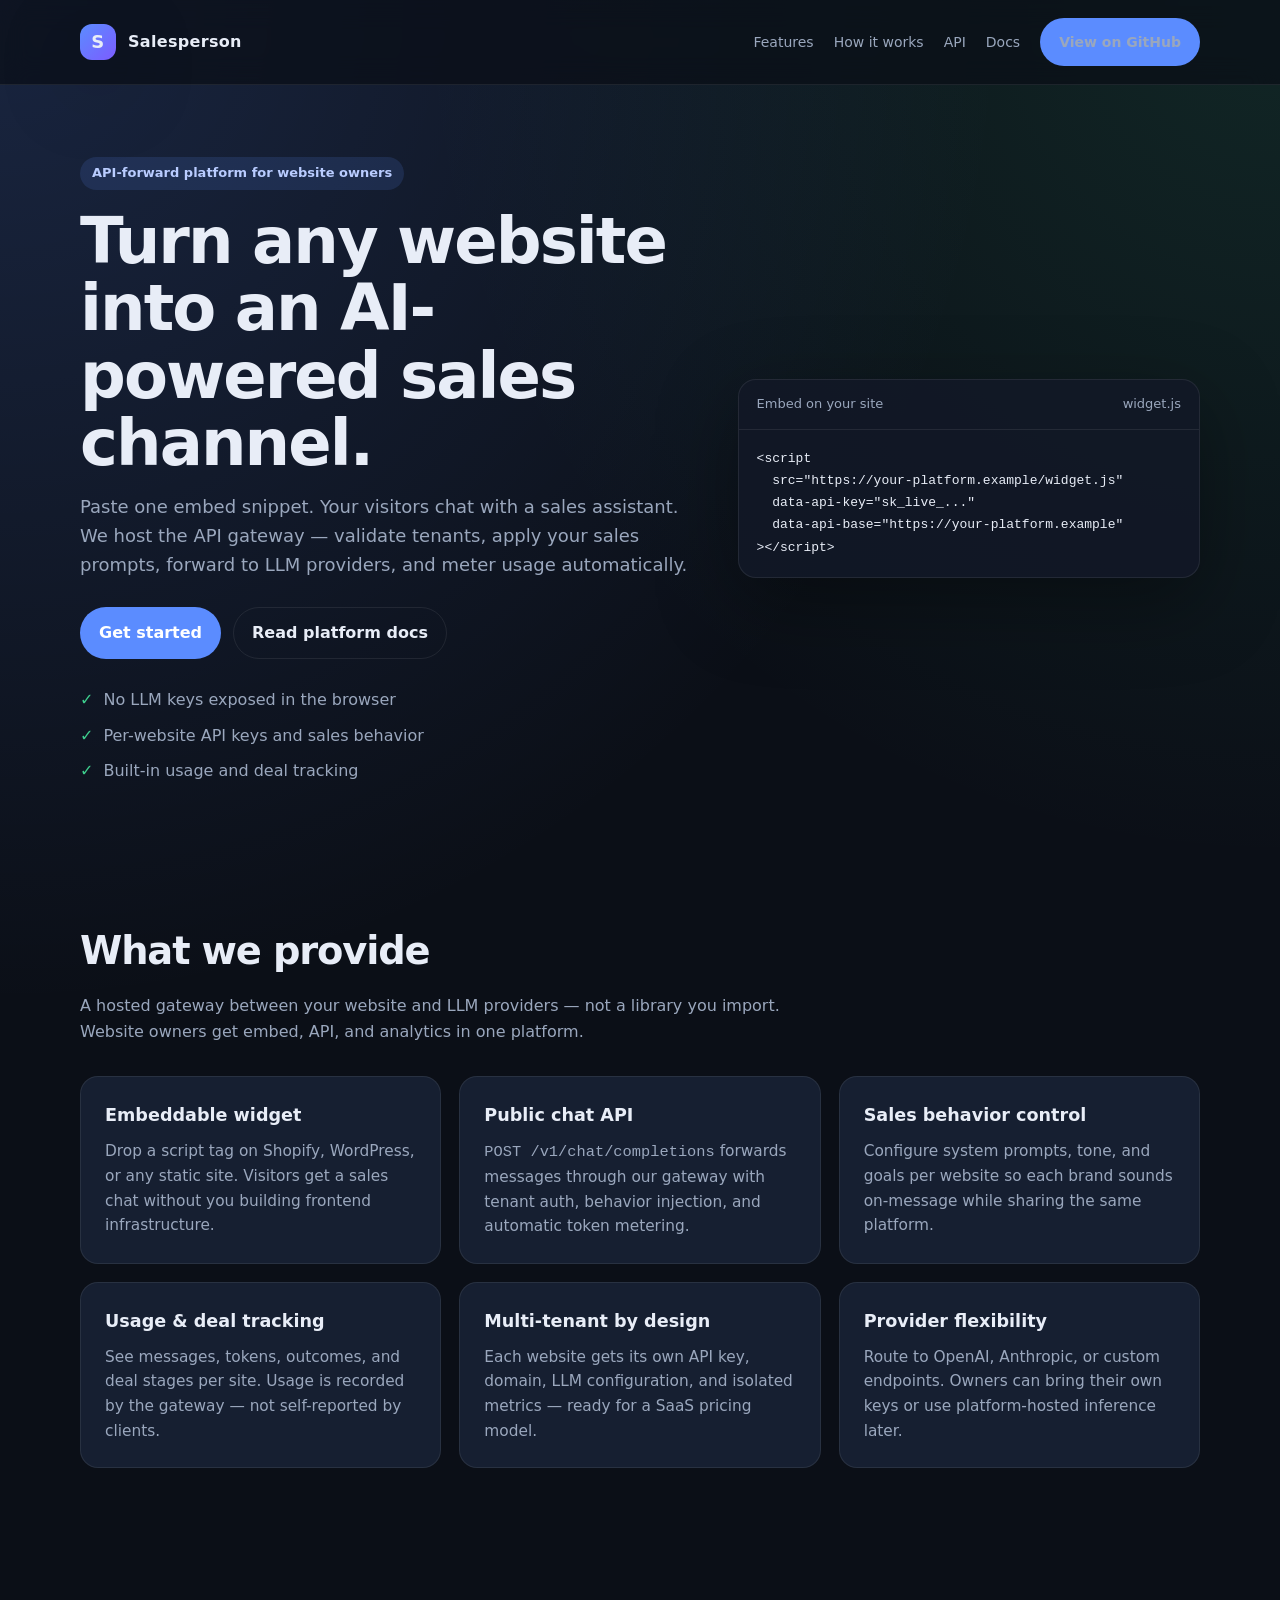
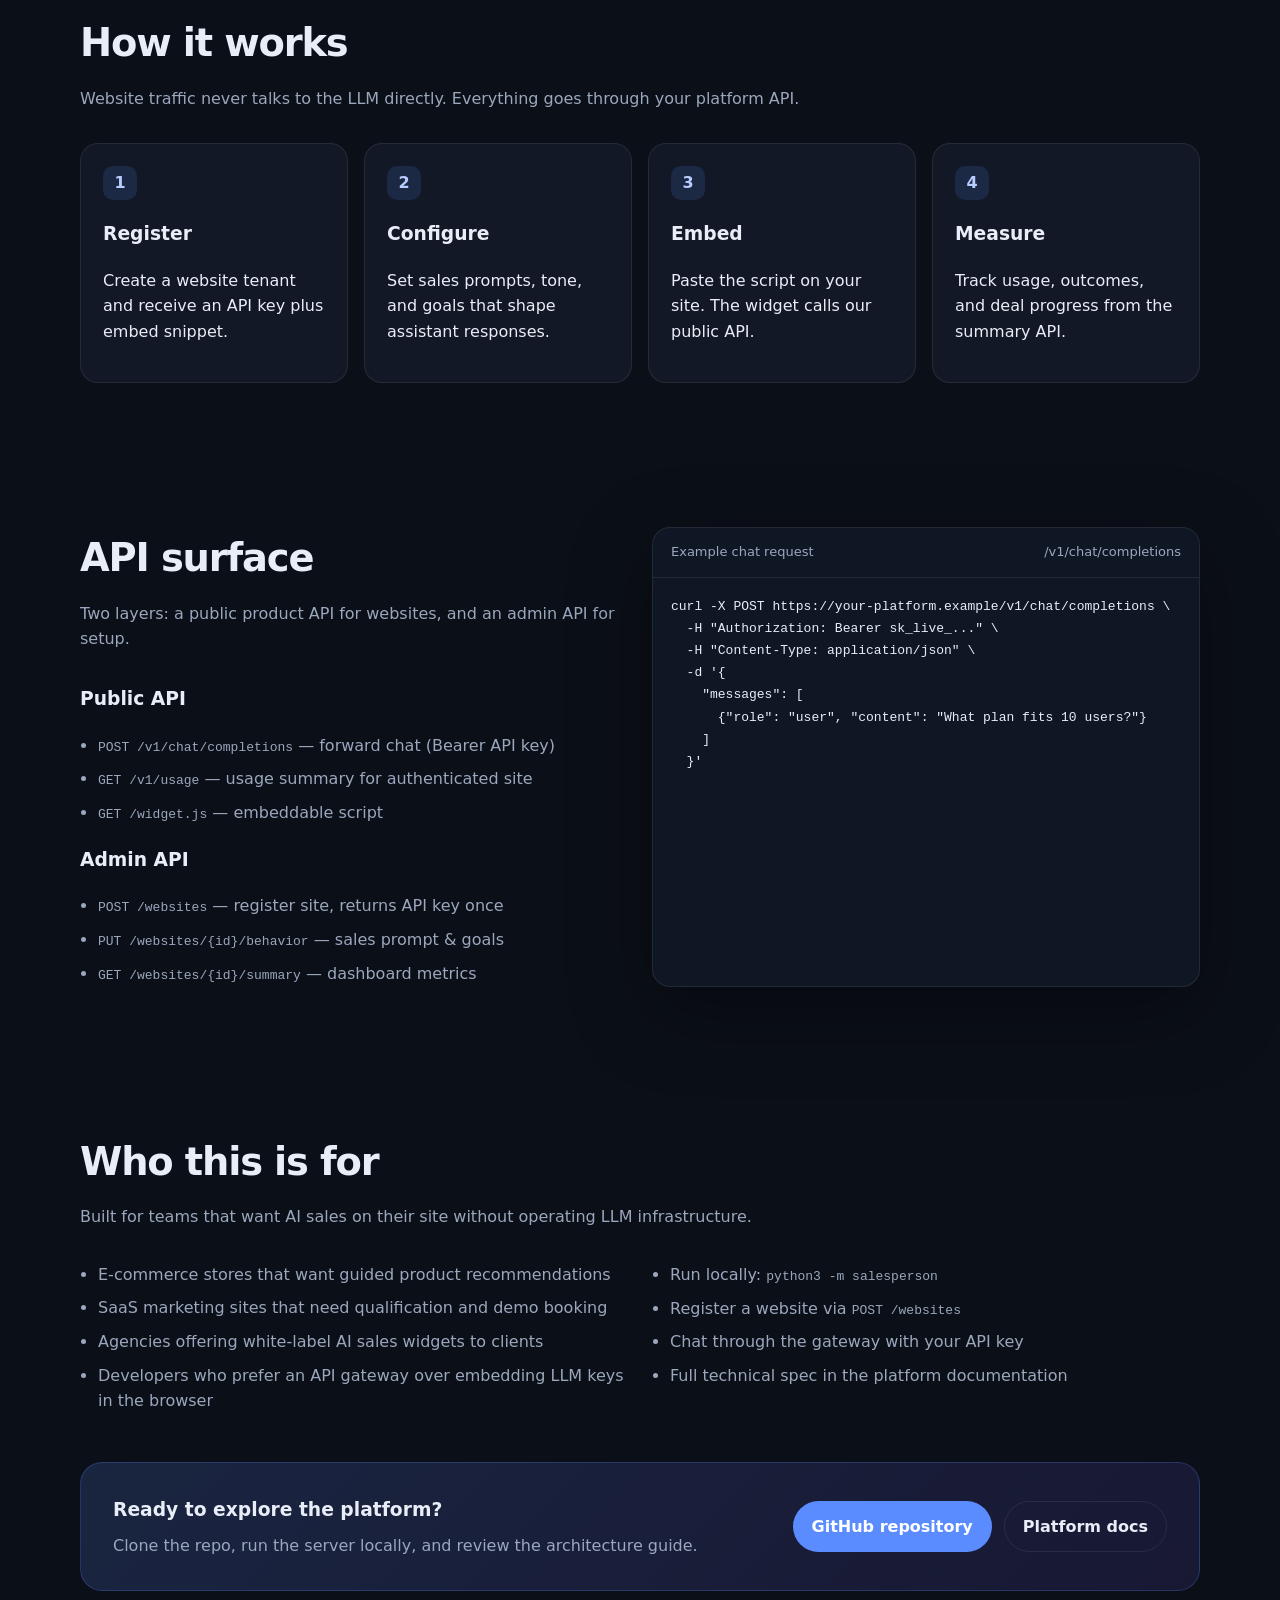
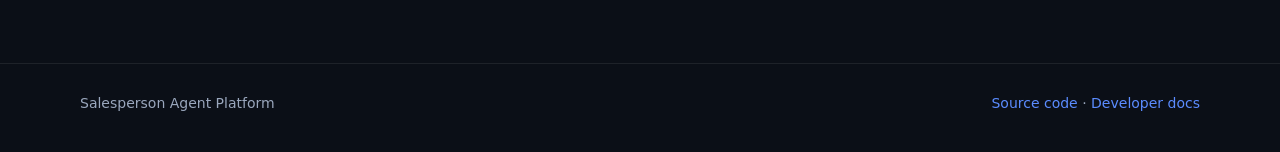
==== docs/index.html @ 2f8826e1 "feat: add customer GitHub Pages site and deploy workflow Add a marketing landing page for website ow" ====
<!DOCTYPE html>
<html lang="en">
  <head>
    <meta charset="utf-8" />
    <meta name="viewport" content="width=device-width, initial-scale=1" />
    <meta
      name="description"
      content="Salesperson Agent Platform — embed an AI sales assistant on any website. One script tag, API-forward gateway, usage metering, and deal tracking."
    />
    <title>Salesperson Agent Platform — AI sales API for website owners</title>
    <link rel="stylesheet" href="assets/style.css" />
  </head>
  <body>
    <header class="site-header">
      <div class="container nav">
        <div class="brand">
          <div class="brand-mark" aria-hidden="true">S</div>
          <span>Salesperson</span>
        </div>
        <nav class="nav-links" aria-label="Primary">
          <a href="#features">Features</a>
          <a href="#how-it-works">How it works</a>
          <a href="#api">API</a>
          <a href="https://github.com/YanChao1999/salesperson/blob/copilot/salesperson-agent-platform/docs/PLATFORM.md">Docs</a>
          <a class="button button-primary" href="https://github.com/YanChao1999/salesperson">View on GitHub</a>
        </nav>
      </div>
    </header>

    <main>
      <section class="hero">
        <div class="container hero-grid">
          <div>
            <span class="eyebrow">API-forward platform for website owners</span>
            <h1>Turn any website into an AI-powered sales channel.</h1>
            <p class="lead">
              Paste one embed snippet. Your visitors chat with a sales assistant.
              We host the API gateway — validate tenants, apply your sales prompts,
              forward to LLM providers, and meter usage automatically.
            </p>
            <div class="hero-actions">
              <a class="button button-primary" href="#get-started">Get started</a>
              <a class="button button-secondary" href="https://github.com/YanChao1999/salesperson/blob/copilot/salesperson-agent-platform/docs/PLATFORM.md">Read platform docs</a>
            </div>
            <ul class="hero-points">
              <li>No LLM keys exposed in the browser</li>
              <li>Per-website API keys and sales behavior</li>
              <li>Built-in usage and deal tracking</li>
            </ul>
          </div>

          <div class="code-card" aria-label="Example embed snippet">
            <div class="code-card-header">
              <span>Embed on your site</span>
              <span>widget.js</span>
            </div>
            <pre><code>&lt;script
  src="https://your-platform.example/widget.js"
  data-api-key="sk_live_..."
  data-api-base="https://your-platform.example"
&gt;&lt;/script&gt;</code></pre>
          </div>
        </div>
      </section>

      <section class="section" id="features">
        <div class="container">
          <div class="section-header">
            <h2>What we provide</h2>
            <p>
              A hosted gateway between your website and LLM providers — not a library you
              import. Website owners get embed, API, and analytics in one platform.
            </p>
          </div>
          <div class="cards">
            <article class="card">
              <h3>Embeddable widget</h3>
              <p>
                Drop a script tag on Shopify, WordPress, or any static site. Visitors get a
                sales chat without you building frontend infrastructure.
              </p>
            </article>
            <article class="card">
              <h3>Public chat API</h3>
              <p>
                <code>POST /v1/chat/completions</code> forwards messages through our gateway
                with tenant auth, behavior injection, and automatic token metering.
              </p>
            </article>
            <article class="card">
              <h3>Sales behavior control</h3>
              <p>
                Configure system prompts, tone, and goals per website so each brand sounds
                on-message while sharing the same platform.
              </p>
            </article>
            <article class="card">
              <h3>Usage &amp; deal tracking</h3>
              <p>
                See messages, tokens, outcomes, and deal stages per site. Usage is recorded
                by the gateway — not self-reported by clients.
              </p>
            </article>
            <article class="card">
              <h3>Multi-tenant by design</h3>
              <p>
                Each website gets its own API key, domain, LLM configuration, and isolated
                metrics — ready for a SaaS pricing model.
              </p>
            </article>
            <article class="card">
              <h3>Provider flexibility</h3>
              <p>
                Route to OpenAI, Anthropic, or custom endpoints. Owners can bring their own
                keys or use platform-hosted inference later.
              </p>
            </article>
          </div>
        </div>
      </section>

      <section class="section" id="how-it-works">
        <div class="container">
          <div class="section-header">
            <h2>How it works</h2>
            <p>Website traffic never talks to the LLM directly. Everything goes through your platform API.</p>
          </div>
          <div class="steps">
            <article class="step">
              <div class="step-num">1</div>
              <h3>Register</h3>
              <p>Create a website tenant and receive an API key plus embed snippet.</p>
            </article>
            <article class="step">
              <div class="step-num">2</div>
              <h3>Configure</h3>
              <p>Set sales prompts, tone, and goals that shape assistant responses.</p>
            </article>
            <article class="step">
              <div class="step-num">3</div>
              <h3>Embed</h3>
              <p>Paste the script on your site. The widget calls our public API.</p>
            </article>
            <article class="step">
              <div class="step-num">4</div>
              <h3>Measure</h3>
              <p>Track usage, outcomes, and deal progress from the summary API.</p>
            </article>
          </div>
        </div>
      </section>

      <section class="section" id="api">
        <div class="container split">
          <div>
            <div class="section-header">
              <h2>API surface</h2>
              <p>Two layers: a public product API for websites, and an admin API for setup.</p>
            </div>
            <h3>Public API</h3>
            <ul class="api-list">
              <li><code>POST /v1/chat/completions</code> — forward chat (Bearer API key)</li>
              <li><code>GET /v1/usage</code> — usage summary for authenticated site</li>
              <li><code>GET /widget.js</code> — embeddable script</li>
            </ul>
            <h3>Admin API</h3>
            <ul class="api-list">
              <li><code>POST /websites</code> — register site, returns API key once</li>
              <li><code>PUT /websites/{id}/behavior</code> — sales prompt &amp; goals</li>
              <li><code>GET /websites/{id}/summary</code> — dashboard metrics</li>
            </ul>
          </div>
          <div class="code-card">
            <div class="code-card-header">
              <span>Example chat request</span>
              <span>/v1/chat/completions</span>
            </div>
            <pre><code>curl -X POST https://your-platform.example/v1/chat/completions \
  -H "Authorization: Bearer sk_live_..." \
  -H "Content-Type: application/json" \
  -d '{
    "messages": [
      {"role": "user", "content": "What plan fits 10 users?"}
    ]
  }'</code></pre>
          </div>
        </div>
      </section>

      <section class="section" id="get-started">
        <div class="container">
          <div class="section-header">
            <h2>Who this is for</h2>
            <p>Built for teams that want AI sales on their site without operating LLM infrastructure.</p>
          </div>
          <div class="split">
            <ul class="checklist">
              <li>E-commerce stores that want guided product recommendations</li>
              <li>SaaS marketing sites that need qualification and demo booking</li>
              <li>Agencies offering white-label AI sales widgets to clients</li>
              <li>Developers who prefer an API gateway over embedding LLM keys in the browser</li>
            </ul>
            <ul class="checklist">
              <li>Run locally: <code>python3 -m salesperson</code></li>
              <li>Register a website via <code>POST /websites</code></li>
              <li>Chat through the gateway with your API key</li>
              <li>Full technical spec in the platform documentation</li>
            </ul>
          </div>

          <div class="cta">
            <div>
              <h3 style="margin: 0 0 8px">Ready to explore the platform?</h3>
              <p style="margin: 0; color: var(--muted)">
                Clone the repo, run the server locally, and review the architecture guide.
              </p>
            </div>
            <div style="display: flex; gap: 12px; flex-wrap: wrap">
              <a class="button button-primary" href="https://github.com/YanChao1999/salesperson">GitHub repository</a>
              <a class="button button-secondary" href="https://github.com/YanChao1999/salesperson/blob/copilot/salesperson-agent-platform/docs/PLATFORM.md">Platform docs</a>
            </div>
          </div>
        </div>
      </section>
    </main>

    <footer class="site-footer">
      <div class="container">
        <span>Salesperson Agent Platform</span>
        <span>
          <a href="https://github.com/YanChao1999/salesperson">Source code</a>
          ·
          <a href="https://github.com/YanChao1999/salesperson/blob/copilot/salesperson-agent-platform/docs/PLATFORM.md">Developer docs</a>
        </span>
      </div>
    </footer>
  </body>
</html>
---- docs/assets/style.css ----
:root {
  color-scheme: light dark;
  --bg: #0b0f17;
  --bg-elevated: #121826;
  --bg-card: #161f31;
  --text: #e8edf7;
  --muted: #9aa7bd;
  --accent: #5b8cff;
  --accent-soft: rgba(91, 140, 255, 0.14);
  --border: rgba(255, 255, 255, 0.08);
  --success: #3ecf8e;
  --shadow: 0 24px 80px rgba(0, 0, 0, 0.35);
  --radius: 18px;
  --max: 1120px;
  font-family: Inter, ui-sans-serif, system-ui, -apple-system, BlinkMacSystemFont, "Segoe UI", sans-serif;
}

* {
  box-sizing: border-box;
}

html {
  scroll-behavior: smooth;
}

body {
  margin: 0;
  background:
    radial-gradient(circle at top left, rgba(91, 140, 255, 0.18), transparent 28%),
    radial-gradient(circle at top right, rgba(62, 207, 142, 0.12), transparent 24%),
    var(--bg);
  color: var(--text);
  line-height: 1.6;
}

a {
  color: var(--accent);
  text-decoration: none;
}

a:hover {
  text-decoration: underline;
}

.container {
  width: min(calc(100% - 32px), var(--max));
  margin: 0 auto;
}

.site-header {
  position: sticky;
  top: 0;
  z-index: 10;
  backdrop-filter: blur(14px);
  background: rgba(11, 15, 23, 0.72);
  border-bottom: 1px solid var(--border);
}

.nav {
  display: flex;
  align-items: center;
  justify-content: space-between;
  gap: 16px;
  padding: 18px 0;
}

.brand {
  display: flex;
  align-items: center;
  gap: 12px;
  font-weight: 700;
  letter-spacing: 0.02em;
}

.brand-mark {
  width: 36px;
  height: 36px;
  border-radius: 12px;
  display: grid;
  place-items: center;
  background: linear-gradient(135deg, var(--accent), #7c5cff);
  box-shadow: var(--shadow);
  font-size: 18px;
}

.nav-links {
  display: flex;
  gap: 20px;
  align-items: center;
  flex-wrap: wrap;
}

.nav-links a {
  color: var(--muted);
  font-size: 14px;
}

.button {
  display: inline-flex;
  align-items: center;
  justify-content: center;
  gap: 8px;
  padding: 12px 18px;
  border-radius: 999px;
  border: 1px solid transparent;
  font-weight: 600;
  transition: transform 0.15s ease, background 0.15s ease;
}

.button:hover {
  text-decoration: none;
  transform: translateY(-1px);
}

.button-primary {
  background: var(--accent);
  color: #fff;
}

.button-secondary {
  background: transparent;
  border-color: var(--border);
  color: var(--text);
}

.hero {
  padding: 72px 0 48px;
}

.hero-grid {
  display: grid;
  grid-template-columns: 1.15fr 0.85fr;
  gap: 32px;
  align-items: center;
}

.eyebrow {
  display: inline-flex;
  align-items: center;
  gap: 8px;
  padding: 6px 12px;
  border-radius: 999px;
  background: var(--accent-soft);
  color: #b9ccff;
  font-size: 13px;
  font-weight: 600;
}

.hero h1 {
  font-size: clamp(2.4rem, 5vw, 4.2rem);
  line-height: 1.05;
  margin: 18px 0 16px;
  letter-spacing: -0.03em;
}

.hero p.lead {
  font-size: 1.125rem;
  color: var(--muted);
  max-width: 58ch;
  margin: 0 0 28px;
}

.hero-actions {
  display: flex;
  gap: 12px;
  flex-wrap: wrap;
  margin-bottom: 28px;
}

.hero-points {
  display: grid;
  gap: 10px;
  padding: 0;
  list-style: none;
  color: var(--muted);
}

.hero-points li::before {
  content: "✓";
  color: var(--success);
  margin-right: 10px;
}

.code-card {
  background: rgba(18, 24, 38, 0.92);
  border: 1px solid var(--border);
  border-radius: var(--radius);
  box-shadow: var(--shadow);
  overflow: hidden;
}

.code-card-header {
  display: flex;
  justify-content: space-between;
  align-items: center;
  padding: 14px 18px;
  border-bottom: 1px solid var(--border);
  color: var(--muted);
  font-size: 13px;
}

.code-card pre {
  margin: 0;
  padding: 18px;
  overflow-x: auto;
  font-size: 13px;
  line-height: 1.7;
}

.section {
  padding: 72px 0;
}

.section-header {
  max-width: 720px;
  margin-bottom: 32px;
}

.section-header h2 {
  font-size: clamp(1.8rem, 3vw, 2.6rem);
  margin: 0 0 12px;
  letter-spacing: -0.03em;
}

.section-header p {
  margin: 0;
  color: var(--muted);
}

.cards {
  display: grid;
  grid-template-columns: repeat(3, minmax(0, 1fr));
  gap: 18px;
}

.card {
  background: var(--bg-card);
  border: 1px solid var(--border);
  border-radius: var(--radius);
  padding: 24px;
}

.card h3 {
  margin: 0 0 10px;
  font-size: 1.1rem;
}

.card p {
  margin: 0;
  color: var(--muted);
  font-size: 0.96rem;
}

.steps {
  display: grid;
  grid-template-columns: repeat(4, minmax(0, 1fr));
  gap: 16px;
}

.step {
  background: var(--bg-elevated);
  border: 1px solid var(--border);
  border-radius: var(--radius);
  padding: 22px;
}

.step-num {
  width: 34px;
  height: 34px;
  border-radius: 10px;
  display: grid;
  place-items: center;
  background: var(--accent-soft);
  color: #b9ccff;
  font-weight: 700;
  margin-bottom: 14px;
}

.split {
  display: grid;
  grid-template-columns: 1fr 1fr;
  gap: 24px;
}

.api-list,
.checklist {
  margin: 0;
  padding-left: 18px;
  color: var(--muted);
}

.checklist li + li,
.api-list li + li {
  margin-top: 8px;
}

.cta {
  margin-top: 48px;
  padding: 32px;
  border-radius: calc(var(--radius) + 4px);
  background: linear-gradient(135deg, rgba(91, 140, 255, 0.18), rgba(124, 92, 255, 0.12));
  border: 1px solid rgba(91, 140, 255, 0.24);
  display: flex;
  align-items: center;
  justify-content: space-between;
  gap: 20px;
  flex-wrap: wrap;
}

.site-footer {
  border-top: 1px solid var(--border);
  padding: 28px 0 40px;
  color: var(--muted);
  font-size: 14px;
}

.site-footer .container {
  display: flex;
  justify-content: space-between;
  gap: 16px;
  flex-wrap: wrap;
}

@media (max-width: 900px) {
  .hero-grid,
  .cards,
  .steps,
  .split {
    grid-template-columns: 1fr;
  }

  .hero {
    padding-top: 48px;
  }
}
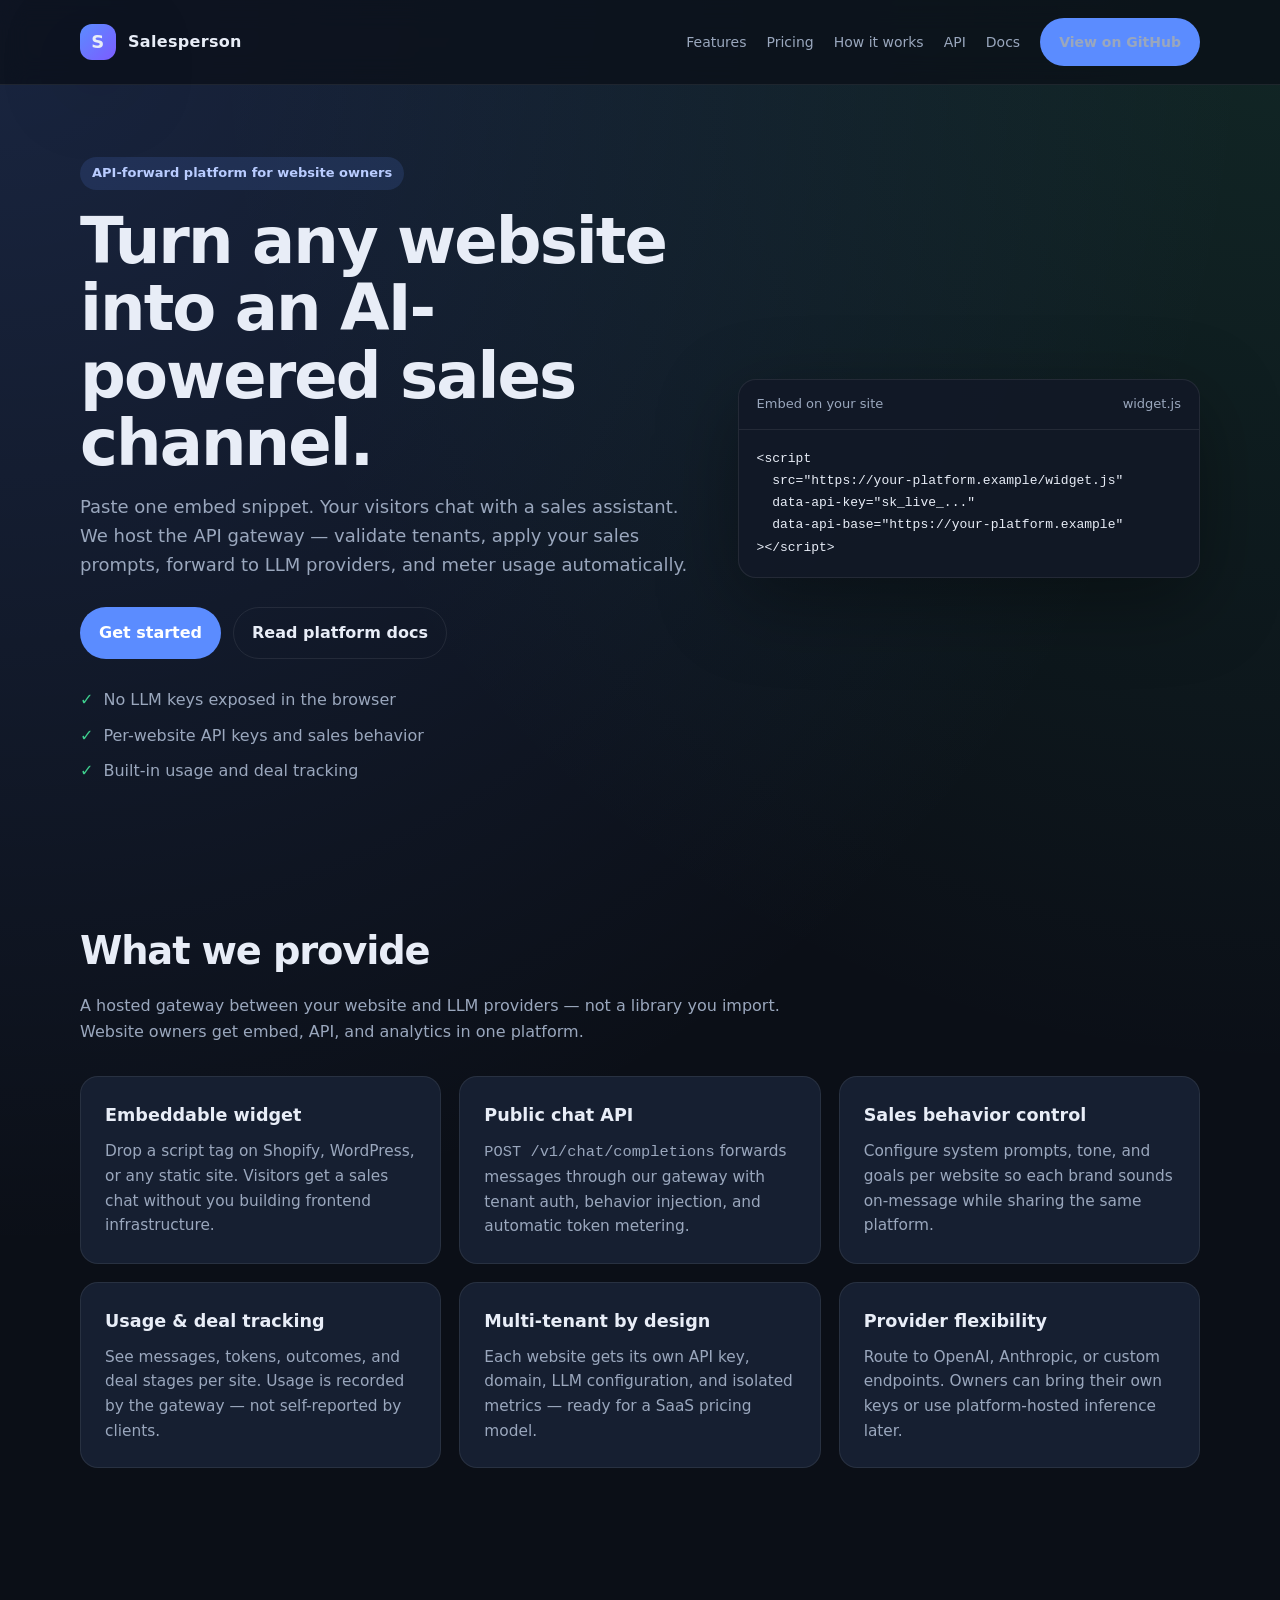
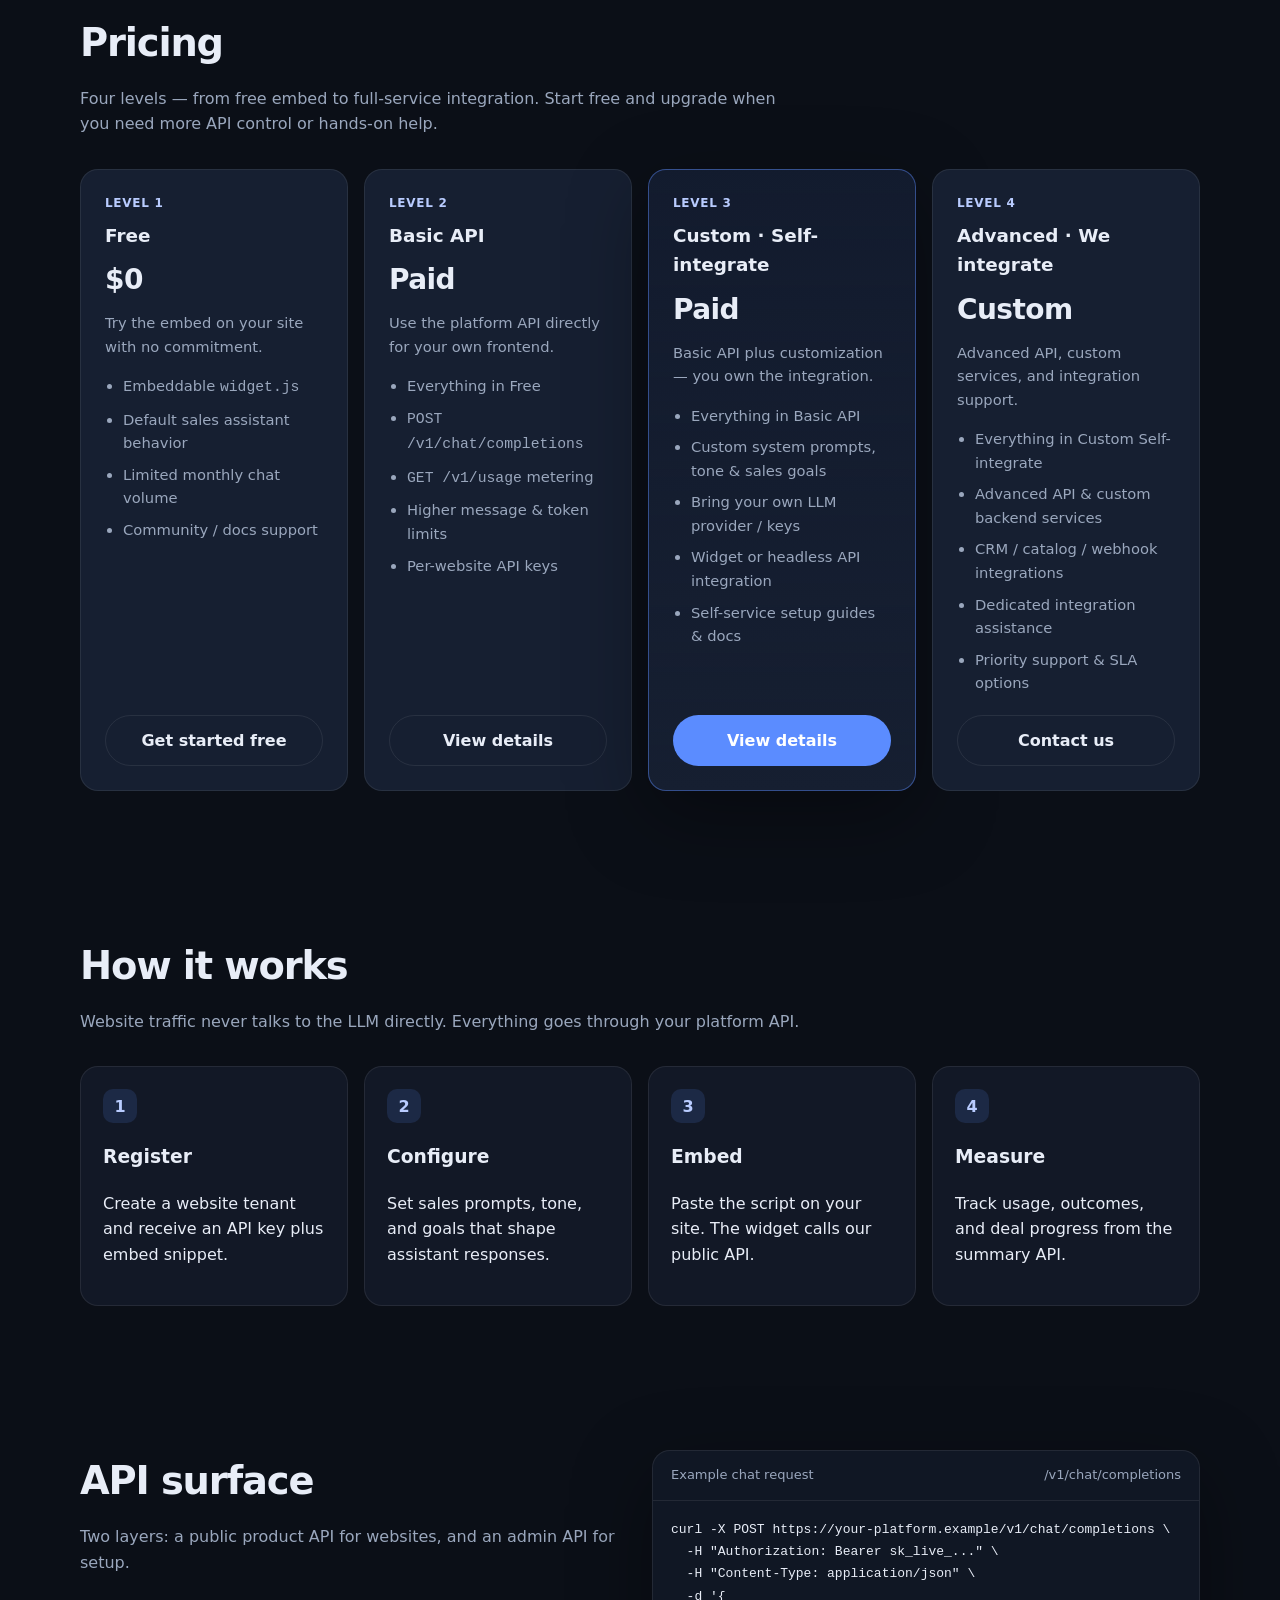
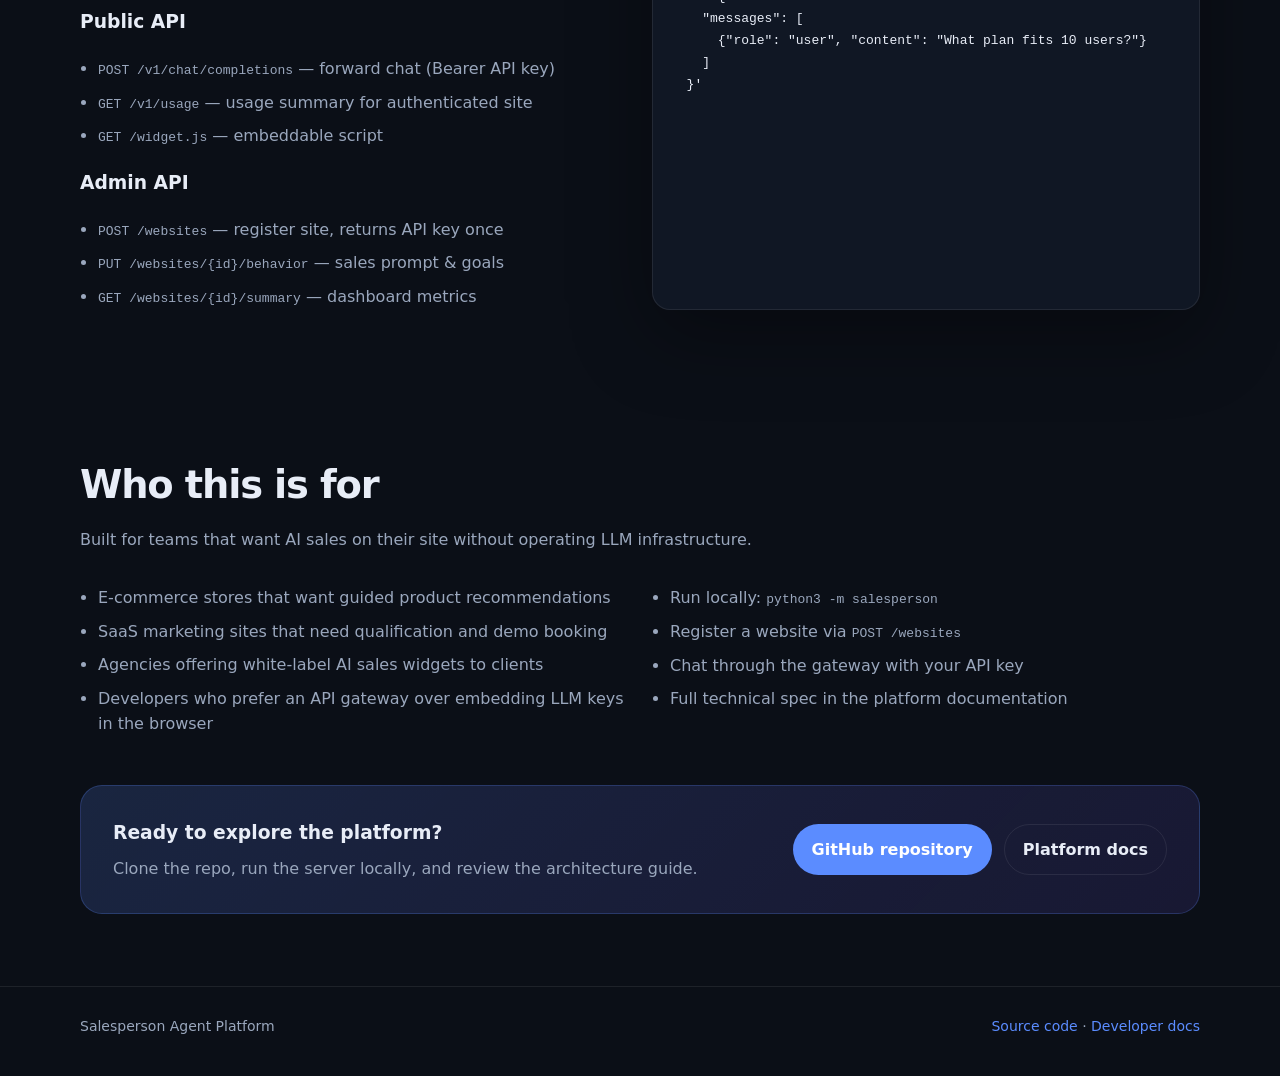
==== commit 1293890b: "docs: add four-tier pricing to customer site Add Free, Basic API, Custom Self-integrate, and Advance" ====
--- a/docs/index.html
+++ b/docs/index.html
@@ -19,9 +19,10 @@
         </div>
         <nav class="nav-links" aria-label="Primary">
           <a href="#features">Features</a>
+          <a href="#pricing">Pricing</a>
           <a href="#how-it-works">How it works</a>
           <a href="#api">API</a>
-          <a href="https://github.com/YanChao1999/salesperson/blob/copilot/salesperson-agent-platform/docs/PLATFORM.md">Docs</a>
+          <a href="PLATFORM.md">Docs</a>
           <a class="button button-primary" href="https://github.com/YanChao1999/salesperson">View on GitHub</a>
         </nav>
       </div>
@@ -40,7 +41,7 @@
             </p>
             <div class="hero-actions">
               <a class="button button-primary" href="#get-started">Get started</a>
-              <a class="button button-secondary" href="https://github.com/YanChao1999/salesperson/blob/copilot/salesperson-agent-platform/docs/PLATFORM.md">Read platform docs</a>
+              <a class="button button-secondary" href="PLATFORM.md">Read platform docs</a>
             </div>
             <ul class="hero-points">
               <li>No LLM keys exposed in the browser</li>
@@ -119,6 +120,78 @@
         </div>
       </section>
 
+      <section class="section" id="pricing">
+        <div class="container">
+          <div class="section-header">
+            <h2>Pricing</h2>
+            <p>
+              Four levels — from free embed to full-service integration. Start free and
+              upgrade when you need more API control or hands-on help.
+            </p>
+          </div>
+          <div class="pricing-grid">
+            <article class="price-card">
+              <span class="price-tier">Level 1</span>
+              <h3>Free</h3>
+              <p class="price-amount">$0</p>
+              <p class="price-tagline">Try the embed on your site with no commitment.</p>
+              <ul class="price-features">
+                <li>Embeddable <code>widget.js</code></li>
+                <li>Default sales assistant behavior</li>
+                <li>Limited monthly chat volume</li>
+                <li>Community / docs support</li>
+              </ul>
+              <a class="button button-secondary price-cta" href="#get-started">Get started free</a>
+            </article>
+
+            <article class="price-card">
+              <span class="price-tier">Level 2</span>
+              <h3>Basic API</h3>
+              <p class="price-amount">Paid</p>
+              <p class="price-tagline">Use the platform API directly for your own frontend.</p>
+              <ul class="price-features">
+                <li>Everything in Free</li>
+                <li><code>POST /v1/chat/completions</code></li>
+                <li><code>GET /v1/usage</code> metering</li>
+                <li>Higher message &amp; token limits</li>
+                <li>Per-website API keys</li>
+              </ul>
+              <a class="button button-secondary price-cta" href="PRICING.md">View details</a>
+            </article>
+
+            <article class="price-card price-card-featured">
+              <span class="price-tier">Level 3</span>
+              <h3>Custom · Self-integrate</h3>
+              <p class="price-amount">Paid</p>
+              <p class="price-tagline">Basic API plus customization — you own the integration.</p>
+              <ul class="price-features">
+                <li>Everything in Basic API</li>
+                <li>Custom system prompts, tone &amp; sales goals</li>
+                <li>Bring your own LLM provider / keys</li>
+                <li>Widget or headless API integration</li>
+                <li>Self-service setup guides &amp; docs</li>
+              </ul>
+              <a class="button button-primary price-cta" href="PRICING.md">View details</a>
+            </article>
+
+            <article class="price-card">
+              <span class="price-tier">Level 4</span>
+              <h3>Advanced · We integrate</h3>
+              <p class="price-amount">Custom</p>
+              <p class="price-tagline">Advanced API, custom services, and integration support.</p>
+              <ul class="price-features">
+                <li>Everything in Custom Self-integrate</li>
+                <li>Advanced API &amp; custom backend services</li>
+                <li>CRM / catalog / webhook integrations</li>
+                <li>Dedicated integration assistance</li>
+                <li>Priority support &amp; SLA options</li>
+              </ul>
+              <a class="button button-secondary price-cta" href="https://github.com/YanChao1999/salesperson/issues">Contact us</a>
+            </article>
+          </div>
+        </div>
+      </section>
+
       <section class="section" id="how-it-works">
         <div class="container">
           <div class="section-header">
@@ -217,7 +290,7 @@
             </div>
             <div style="display: flex; gap: 12px; flex-wrap: wrap">
               <a class="button button-primary" href="https://github.com/YanChao1999/salesperson">GitHub repository</a>
-              <a class="button button-secondary" href="https://github.com/YanChao1999/salesperson/blob/copilot/salesperson-agent-platform/docs/PLATFORM.md">Platform docs</a>
+              <a class="button button-secondary" href="PLATFORM.md">Platform docs</a>
             </div>
           </div>
         </div>
@@ -230,7 +303,7 @@
         <span>
           <a href="https://github.com/YanChao1999/salesperson">Source code</a>
           ·
-          <a href="https://github.com/YanChao1999/salesperson/blob/copilot/salesperson-agent-platform/docs/PLATFORM.md">Developer docs</a>
+          <a href="PLATFORM.md">Developer docs</a>
         </span>
       </div>
     </footer>
--- a/docs/assets/style.css
+++ b/docs/assets/style.css
@@ -307,6 +307,74 @@
   flex-wrap: wrap;
 }
 
+.pricing-grid {
+  display: grid;
+  grid-template-columns: repeat(4, minmax(0, 1fr));
+  gap: 16px;
+  align-items: stretch;
+}
+
+.price-card {
+  background: var(--bg-card);
+  border: 1px solid var(--border);
+  border-radius: var(--radius);
+  padding: 24px;
+  display: flex;
+  flex-direction: column;
+}
+
+.price-card-featured {
+  border-color: rgba(91, 140, 255, 0.45);
+  background: linear-gradient(180deg, rgba(91, 140, 255, 0.1), var(--bg-card));
+  box-shadow: var(--shadow);
+}
+
+.price-tier {
+  display: inline-block;
+  font-size: 12px;
+  font-weight: 600;
+  letter-spacing: 0.06em;
+  text-transform: uppercase;
+  color: #b9ccff;
+  margin-bottom: 8px;
+}
+
+.price-card h3 {
+  margin: 0 0 8px;
+  font-size: 1.15rem;
+}
+
+.price-amount {
+  margin: 0 0 8px;
+  font-size: 1.75rem;
+  font-weight: 700;
+  letter-spacing: -0.02em;
+}
+
+.price-tagline {
+  margin: 0 0 16px;
+  color: var(--muted);
+  font-size: 0.92rem;
+  min-height: 2.8em;
+}
+
+.price-features {
+  margin: 0 0 20px;
+  padding-left: 18px;
+  color: var(--muted);
+  font-size: 0.92rem;
+  flex: 1;
+}
+
+.price-features li + li {
+  margin-top: 8px;
+}
+
+.price-cta {
+  width: 100%;
+  margin-top: auto;
+}
+
 .site-footer {
   border-top: 1px solid var(--border);
   padding: 28px 0 40px;
@@ -319,13 +387,20 @@
   justify-content: space-between;
   gap: 16px;
   flex-wrap: wrap;
+}
+
+@media (max-width: 1100px) and (min-width: 901px) {
+  .pricing-grid {
+    grid-template-columns: repeat(2, minmax(0, 1fr));
+  }
 }
 
 @media (max-width: 900px) {
   .hero-grid,
   .cards,
   .steps,
-  .split {
+  .split,
+  .pricing-grid {
     grid-template-columns: 1fr;
   }
 
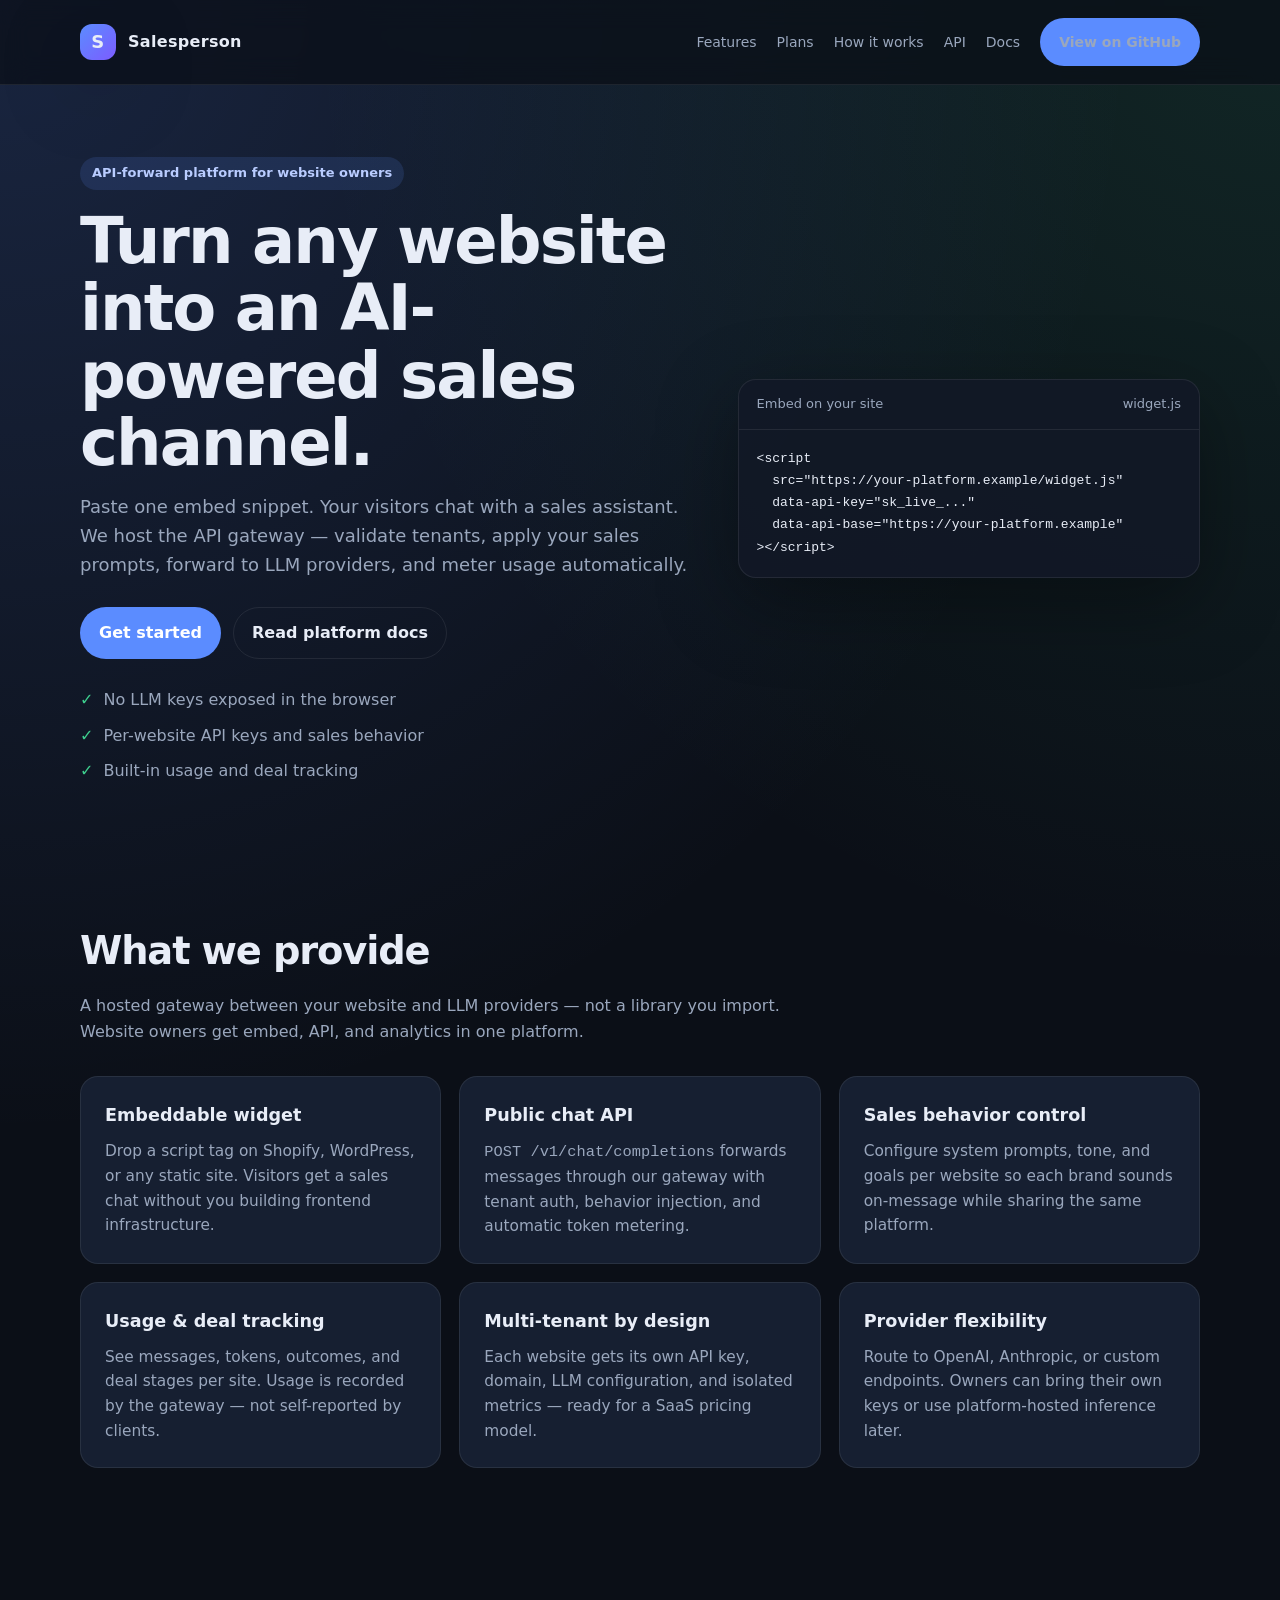
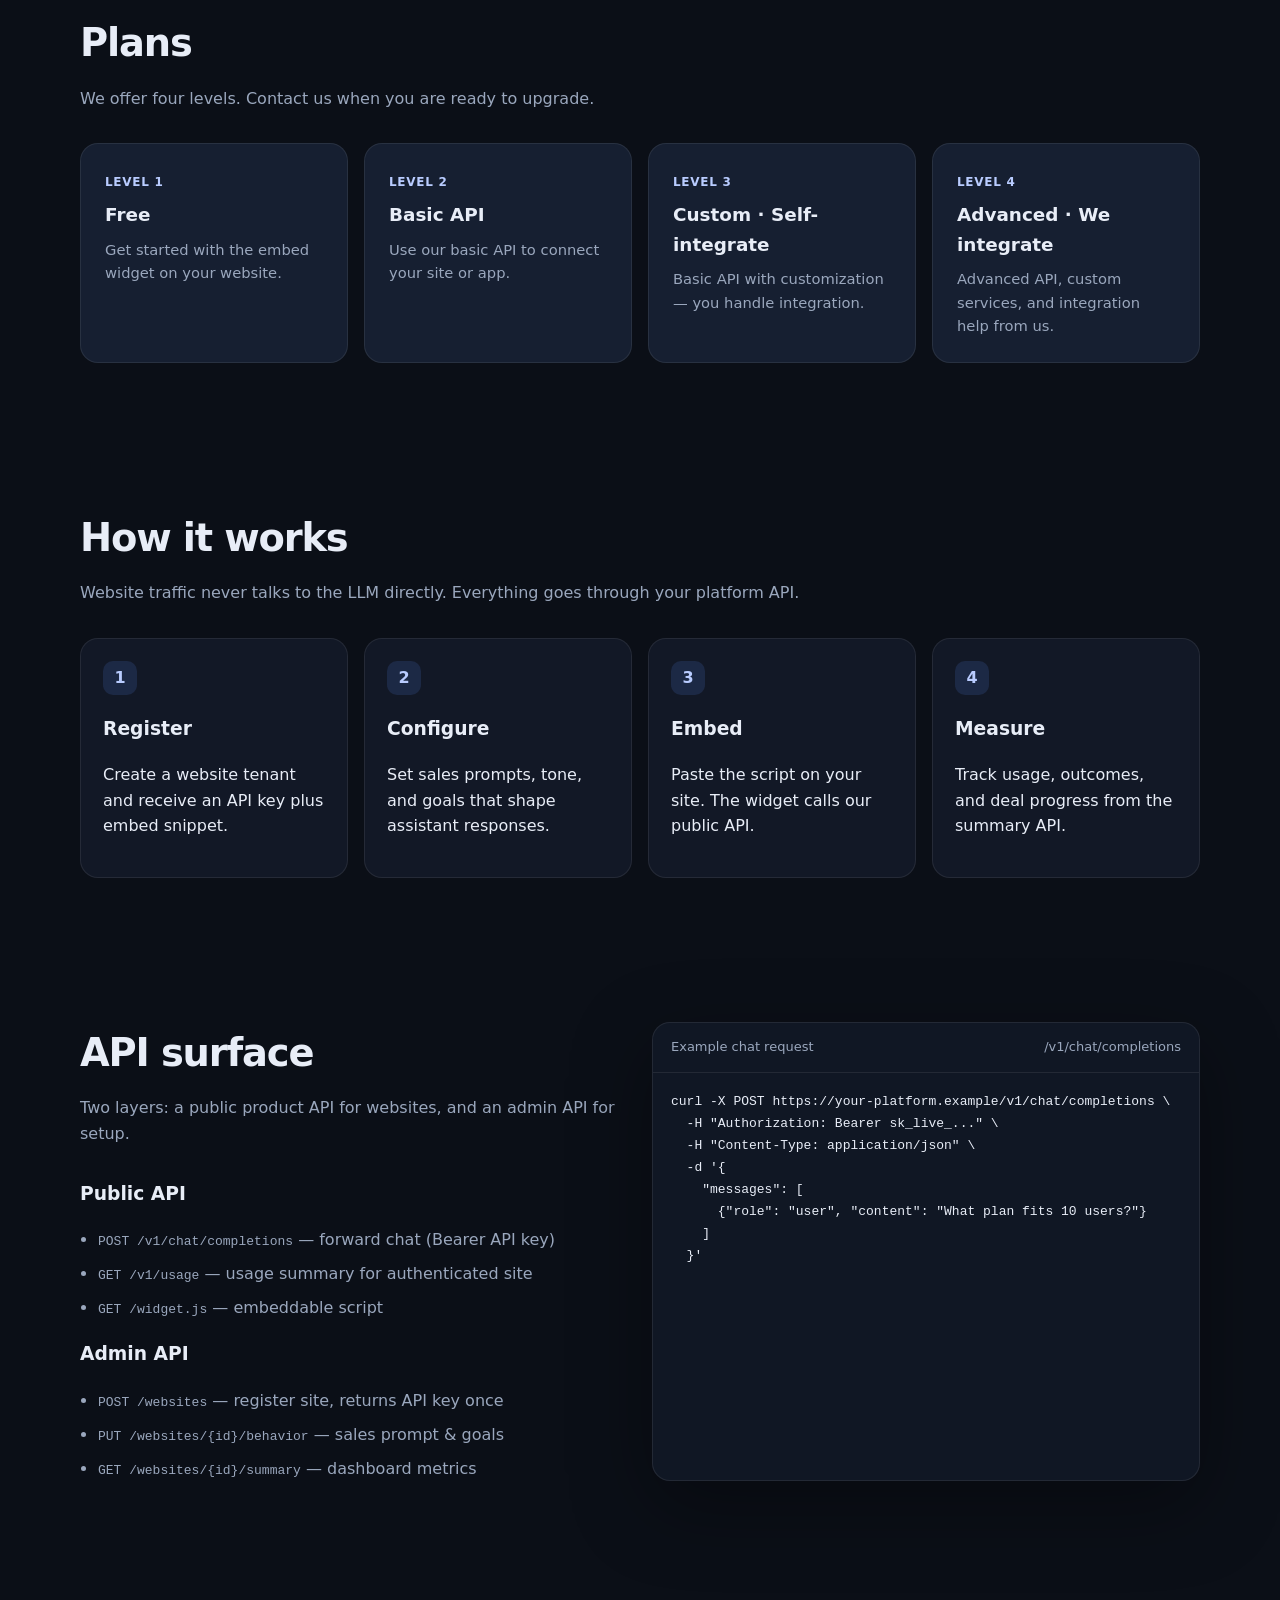
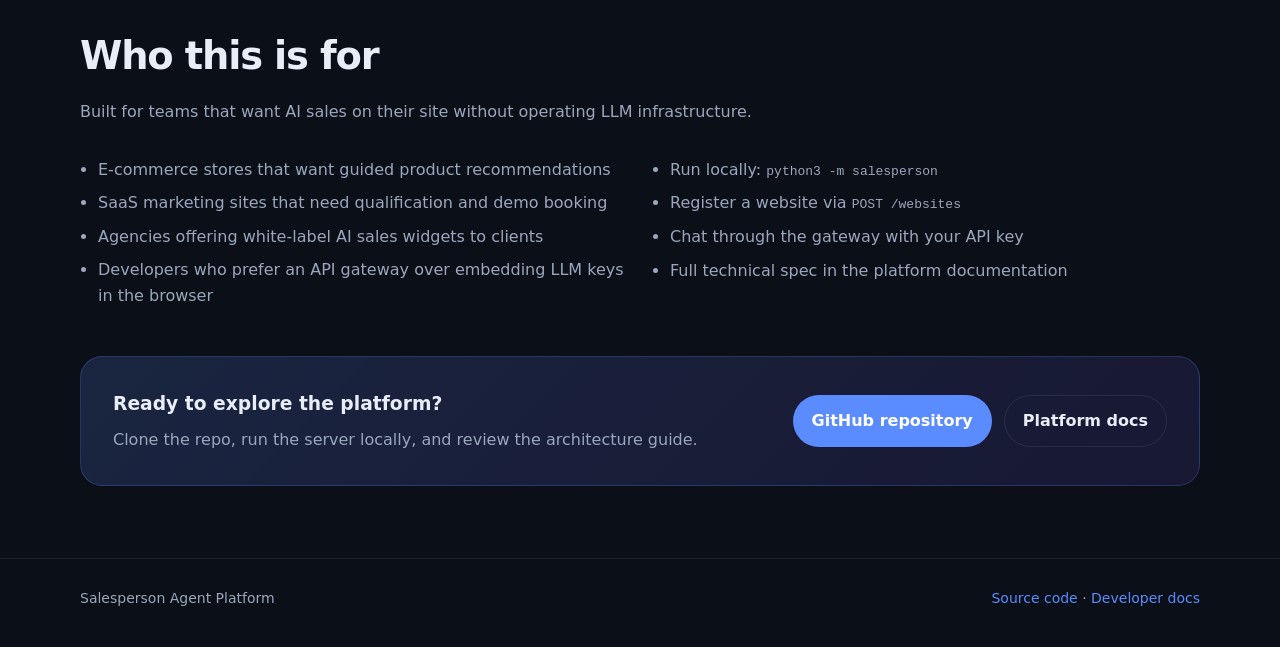
==== commit 5546b899: "docs: simplify plans section without price details List the four plan levels only — no amounts, feat" ====
--- a/docs/index.html
+++ b/docs/index.html
@@ -19,7 +19,7 @@
         </div>
         <nav class="nav-links" aria-label="Primary">
           <a href="#features">Features</a>
-          <a href="#pricing">Pricing</a>
+          <a href="#pricing">Plans</a>
           <a href="#how-it-works">How it works</a>
           <a href="#api">API</a>
           <a href="PLATFORM.md">Docs</a>
@@ -123,70 +123,32 @@
       <section class="section" id="pricing">
         <div class="container">
           <div class="section-header">
-            <h2>Pricing</h2>
-            <p>
-              Four levels — from free embed to full-service integration. Start free and
-              upgrade when you need more API control or hands-on help.
-            </p>
+            <h2>Plans</h2>
+            <p>We offer four levels. Contact us when you are ready to upgrade.</p>
           </div>
           <div class="pricing-grid">
             <article class="price-card">
               <span class="price-tier">Level 1</span>
               <h3>Free</h3>
-              <p class="price-amount">$0</p>
-              <p class="price-tagline">Try the embed on your site with no commitment.</p>
-              <ul class="price-features">
-                <li>Embeddable <code>widget.js</code></li>
-                <li>Default sales assistant behavior</li>
-                <li>Limited monthly chat volume</li>
-                <li>Community / docs support</li>
-              </ul>
-              <a class="button button-secondary price-cta" href="#get-started">Get started free</a>
+              <p class="price-tagline">Get started with the embed widget on your website.</p>
             </article>
 
             <article class="price-card">
               <span class="price-tier">Level 2</span>
               <h3>Basic API</h3>
-              <p class="price-amount">Paid</p>
-              <p class="price-tagline">Use the platform API directly for your own frontend.</p>
-              <ul class="price-features">
-                <li>Everything in Free</li>
-                <li><code>POST /v1/chat/completions</code></li>
-                <li><code>GET /v1/usage</code> metering</li>
-                <li>Higher message &amp; token limits</li>
-                <li>Per-website API keys</li>
-              </ul>
-              <a class="button button-secondary price-cta" href="PRICING.md">View details</a>
-            </article>
-
-            <article class="price-card price-card-featured">
+              <p class="price-tagline">Use our basic API to connect your site or app.</p>
+            </article>
+
+            <article class="price-card">
               <span class="price-tier">Level 3</span>
               <h3>Custom · Self-integrate</h3>
-              <p class="price-amount">Paid</p>
-              <p class="price-tagline">Basic API plus customization — you own the integration.</p>
-              <ul class="price-features">
-                <li>Everything in Basic API</li>
-                <li>Custom system prompts, tone &amp; sales goals</li>
-                <li>Bring your own LLM provider / keys</li>
-                <li>Widget or headless API integration</li>
-                <li>Self-service setup guides &amp; docs</li>
-              </ul>
-              <a class="button button-primary price-cta" href="PRICING.md">View details</a>
+              <p class="price-tagline">Basic API with customization — you handle integration.</p>
             </article>
 
             <article class="price-card">
               <span class="price-tier">Level 4</span>
               <h3>Advanced · We integrate</h3>
-              <p class="price-amount">Custom</p>
-              <p class="price-tagline">Advanced API, custom services, and integration support.</p>
-              <ul class="price-features">
-                <li>Everything in Custom Self-integrate</li>
-                <li>Advanced API &amp; custom backend services</li>
-                <li>CRM / catalog / webhook integrations</li>
-                <li>Dedicated integration assistance</li>
-                <li>Priority support &amp; SLA options</li>
-              </ul>
-              <a class="button button-secondary price-cta" href="https://github.com/YanChao1999/salesperson/issues">Contact us</a>
+              <p class="price-tagline">Advanced API, custom services, and integration help from us.</p>
             </article>
           </div>
         </div>
--- a/docs/assets/style.css
+++ b/docs/assets/style.css
@@ -319,14 +319,6 @@
   border: 1px solid var(--border);
   border-radius: var(--radius);
   padding: 24px;
-  display: flex;
-  flex-direction: column;
-}
-
-.price-card-featured {
-  border-color: rgba(91, 140, 255, 0.45);
-  background: linear-gradient(180deg, rgba(91, 140, 255, 0.1), var(--bg-card));
-  box-shadow: var(--shadow);
 }
 
 .price-tier {
@@ -344,35 +336,10 @@
   font-size: 1.15rem;
 }
 
-.price-amount {
-  margin: 0 0 8px;
-  font-size: 1.75rem;
-  font-weight: 700;
-  letter-spacing: -0.02em;
-}
-
 .price-tagline {
-  margin: 0 0 16px;
+  margin: 0;
   color: var(--muted);
   font-size: 0.92rem;
-  min-height: 2.8em;
-}
-
-.price-features {
-  margin: 0 0 20px;
-  padding-left: 18px;
-  color: var(--muted);
-  font-size: 0.92rem;
-  flex: 1;
-}
-
-.price-features li + li {
-  margin-top: 8px;
-}
-
-.price-cta {
-  width: 100%;
-  margin-top: auto;
 }
 
 .site-footer {
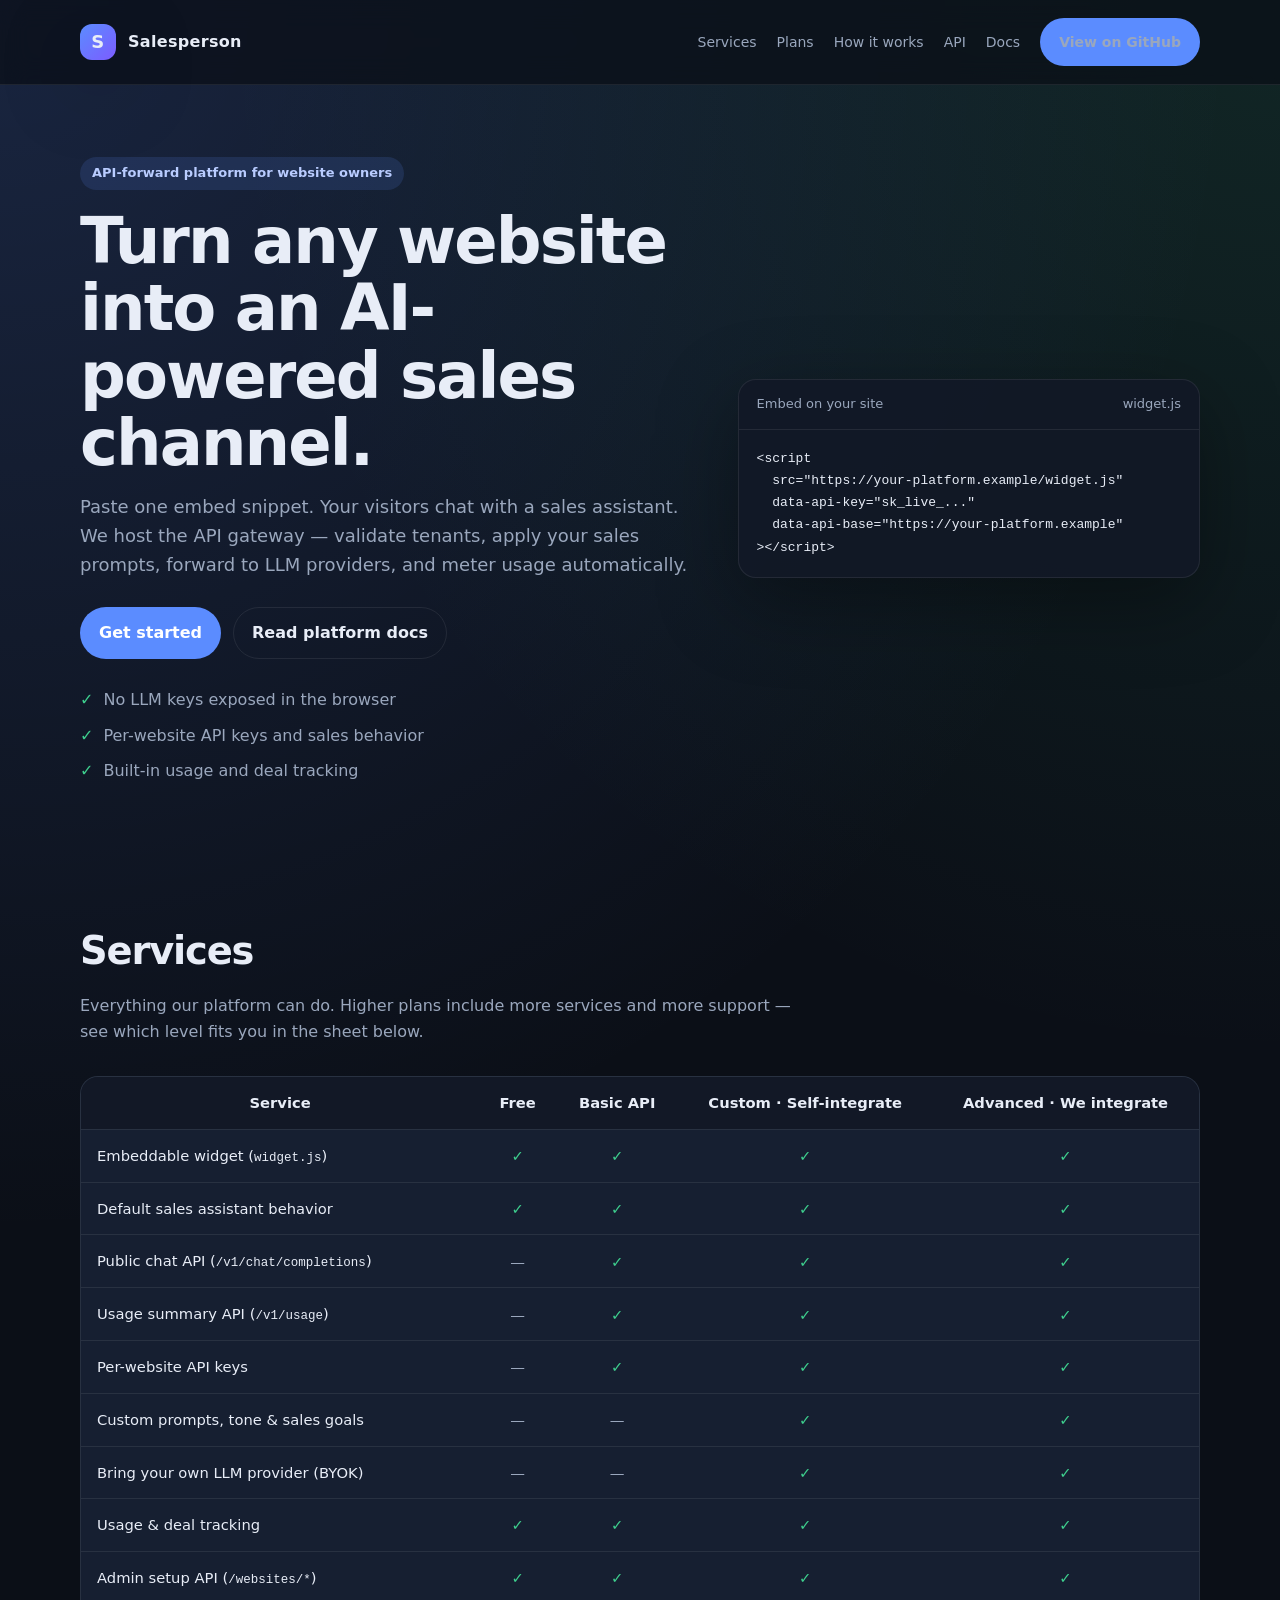
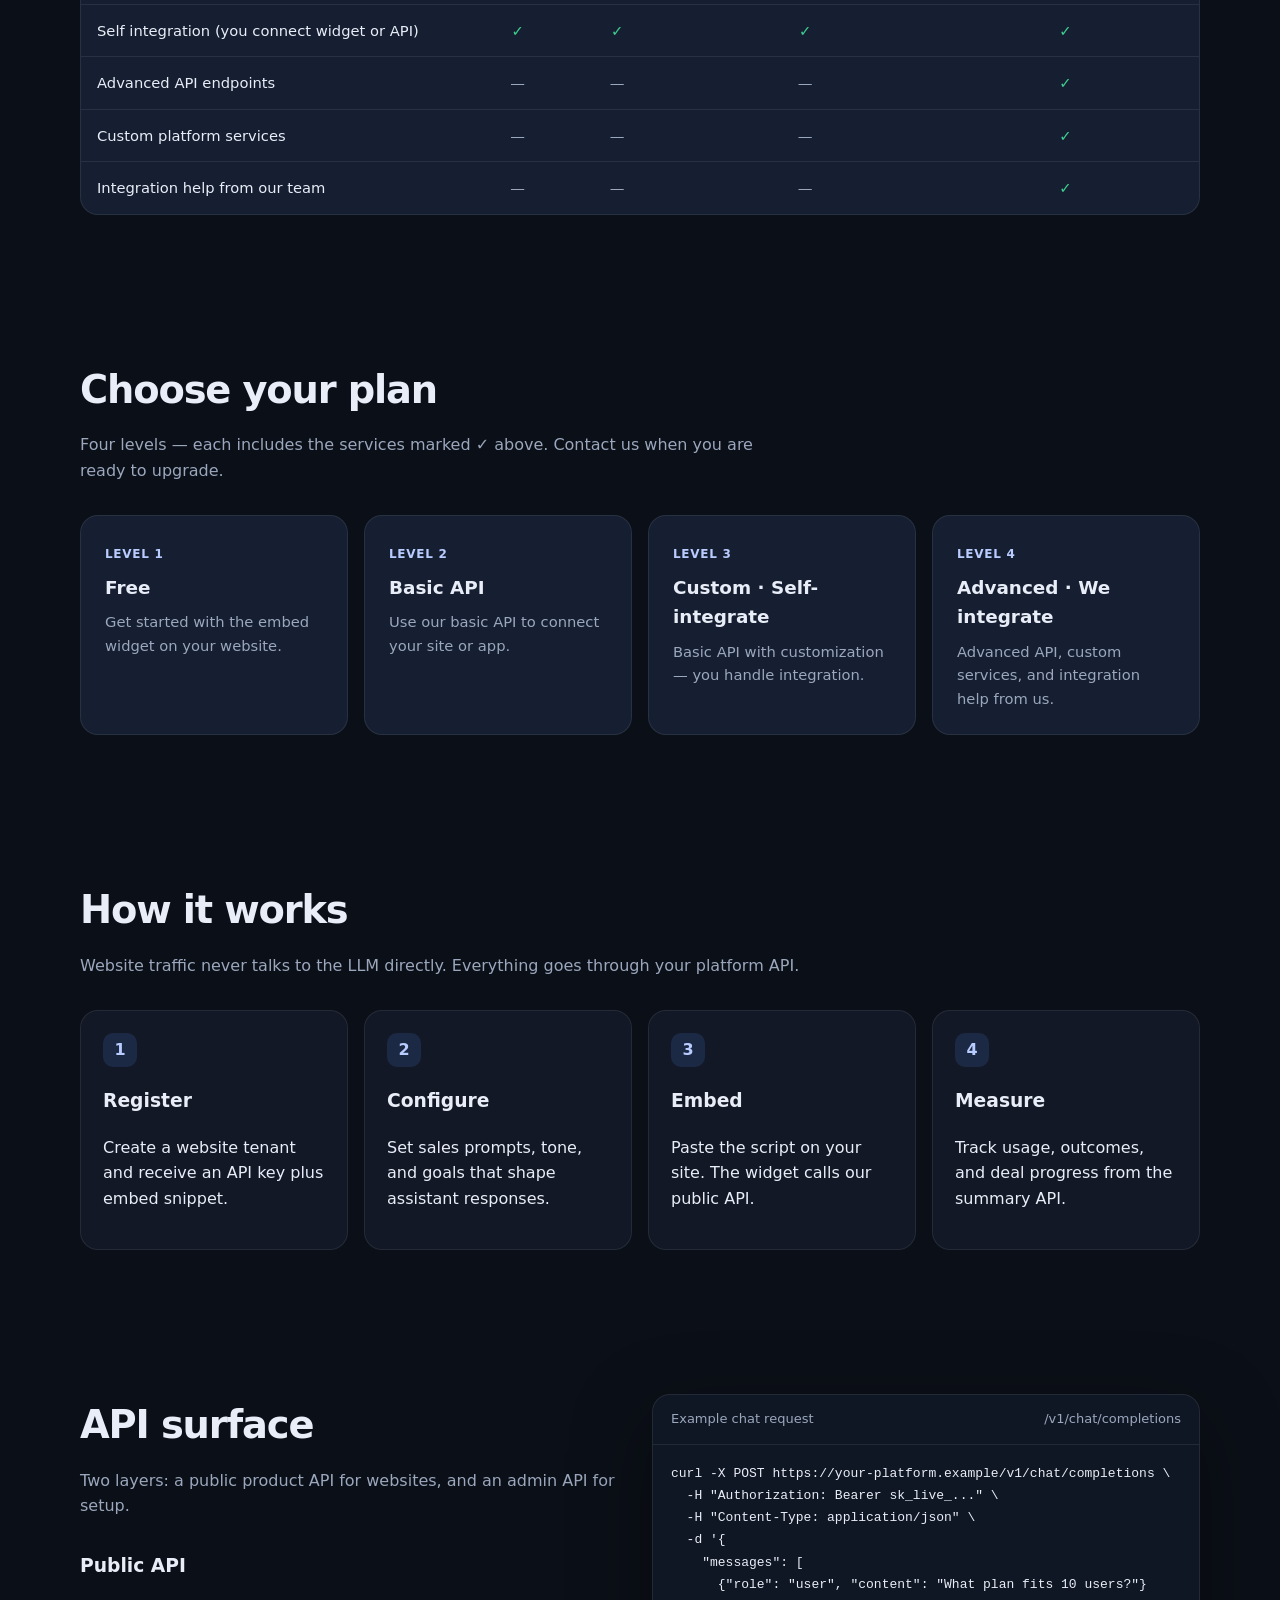
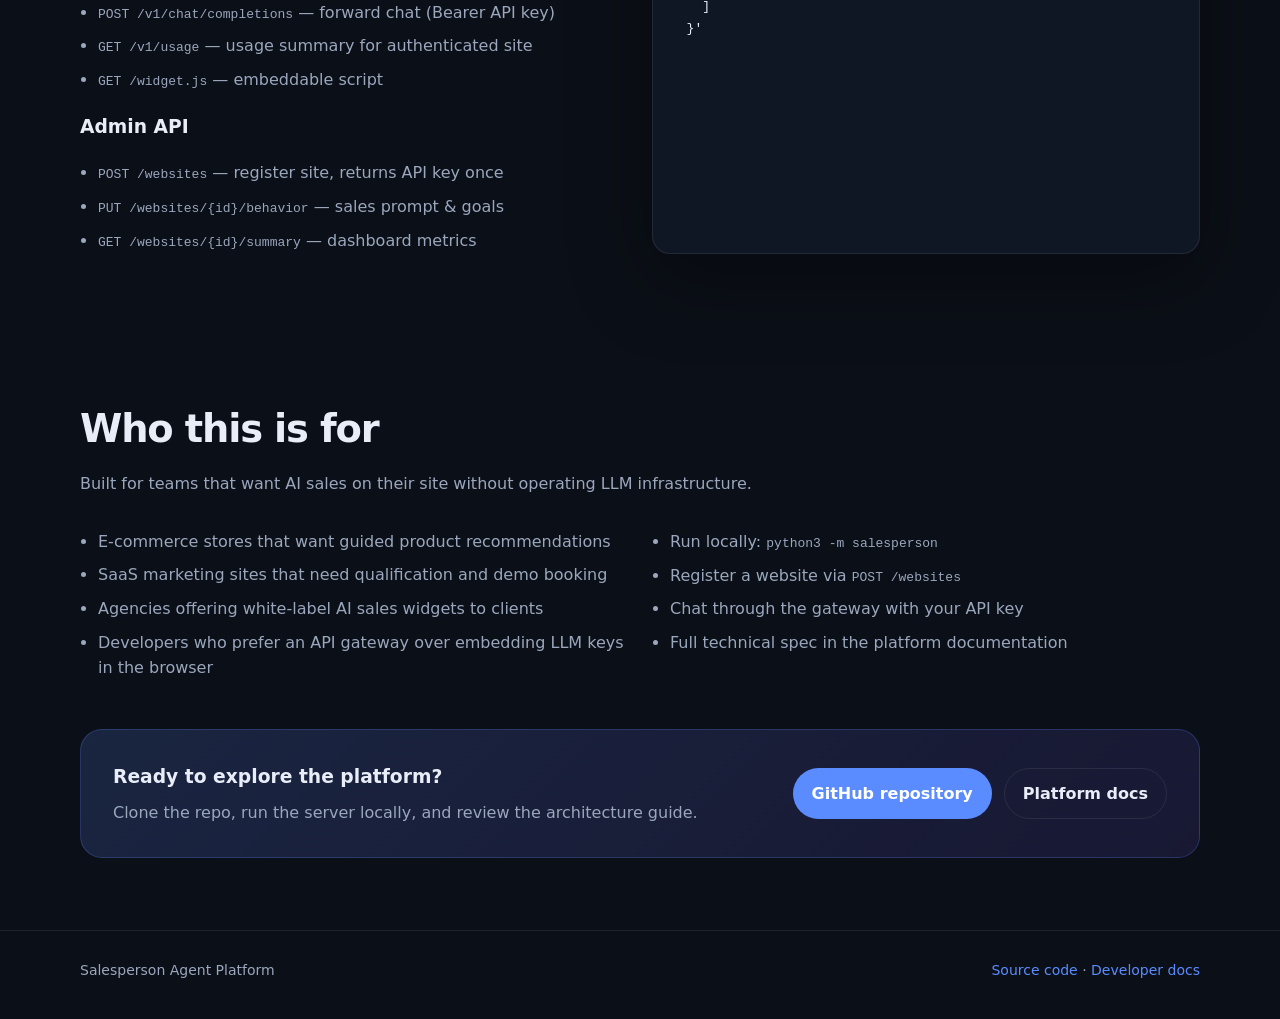
==== commit a37694b3: "docs: add service comparison sheet across four plans Replace feature cards with a full services tabl" ====
--- a/docs/index.html
+++ b/docs/index.html
@@ -18,8 +18,8 @@
           <span>Salesperson</span>
         </div>
         <nav class="nav-links" aria-label="Primary">
-          <a href="#features">Features</a>
-          <a href="#pricing">Plans</a>
+          <a href="#services">Services</a>
+          <a href="#plans">Plans</a>
           <a href="#how-it-works">How it works</a>
           <a href="#api">API</a>
           <a href="PLATFORM.md">Docs</a>
@@ -64,67 +64,132 @@
         </div>
       </section>
 
-      <section class="section" id="features">
+      <section class="section" id="services">
         <div class="container">
           <div class="section-header">
-            <h2>What we provide</h2>
+            <h2>Services</h2>
             <p>
-              A hosted gateway between your website and LLM providers — not a library you
-              import. Website owners get embed, API, and analytics in one platform.
+              Everything our platform can do. Higher plans include more services and more
+              support — see which level fits you in the sheet below.
             </p>
           </div>
-          <div class="cards">
-            <article class="card">
-              <h3>Embeddable widget</h3>
-              <p>
-                Drop a script tag on Shopify, WordPress, or any static site. Visitors get a
-                sales chat without you building frontend infrastructure.
-              </p>
-            </article>
-            <article class="card">
-              <h3>Public chat API</h3>
-              <p>
-                <code>POST /v1/chat/completions</code> forwards messages through our gateway
-                with tenant auth, behavior injection, and automatic token metering.
-              </p>
-            </article>
-            <article class="card">
-              <h3>Sales behavior control</h3>
-              <p>
-                Configure system prompts, tone, and goals per website so each brand sounds
-                on-message while sharing the same platform.
-              </p>
-            </article>
-            <article class="card">
-              <h3>Usage &amp; deal tracking</h3>
-              <p>
-                See messages, tokens, outcomes, and deal stages per site. Usage is recorded
-                by the gateway — not self-reported by clients.
-              </p>
-            </article>
-            <article class="card">
-              <h3>Multi-tenant by design</h3>
-              <p>
-                Each website gets its own API key, domain, LLM configuration, and isolated
-                metrics — ready for a SaaS pricing model.
-              </p>
-            </article>
-            <article class="card">
-              <h3>Provider flexibility</h3>
-              <p>
-                Route to OpenAI, Anthropic, or custom endpoints. Owners can bring their own
-                keys or use platform-hosted inference later.
-              </p>
-            </article>
-          </div>
-        </div>
-      </section>
-
-      <section class="section" id="pricing">
+          <div class="service-sheet-wrap">
+            <table class="service-sheet">
+              <thead>
+                <tr>
+                  <th scope="col">Service</th>
+                  <th scope="col">Free</th>
+                  <th scope="col">Basic API</th>
+                  <th scope="col">Custom · Self-integrate</th>
+                  <th scope="col">Advanced · We integrate</th>
+                </tr>
+              </thead>
+              <tbody>
+                <tr>
+                  <th scope="row">Embeddable widget (<code>widget.js</code>)</th>
+                  <td class="yes">✓</td>
+                  <td class="yes">✓</td>
+                  <td class="yes">✓</td>
+                  <td class="yes">✓</td>
+                </tr>
+                <tr>
+                  <th scope="row">Default sales assistant behavior</th>
+                  <td class="yes">✓</td>
+                  <td class="yes">✓</td>
+                  <td class="yes">✓</td>
+                  <td class="yes">✓</td>
+                </tr>
+                <tr>
+                  <th scope="row">Public chat API (<code>/v1/chat/completions</code>)</th>
+                  <td class="no">—</td>
+                  <td class="yes">✓</td>
+                  <td class="yes">✓</td>
+                  <td class="yes">✓</td>
+                </tr>
+                <tr>
+                  <th scope="row">Usage summary API (<code>/v1/usage</code>)</th>
+                  <td class="no">—</td>
+                  <td class="yes">✓</td>
+                  <td class="yes">✓</td>
+                  <td class="yes">✓</td>
+                </tr>
+                <tr>
+                  <th scope="row">Per-website API keys</th>
+                  <td class="no">—</td>
+                  <td class="yes">✓</td>
+                  <td class="yes">✓</td>
+                  <td class="yes">✓</td>
+                </tr>
+                <tr>
+                  <th scope="row">Custom prompts, tone &amp; sales goals</th>
+                  <td class="no">—</td>
+                  <td class="no">—</td>
+                  <td class="yes">✓</td>
+                  <td class="yes">✓</td>
+                </tr>
+                <tr>
+                  <th scope="row">Bring your own LLM provider (BYOK)</th>
+                  <td class="no">—</td>
+                  <td class="no">—</td>
+                  <td class="yes">✓</td>
+                  <td class="yes">✓</td>
+                </tr>
+                <tr>
+                  <th scope="row">Usage &amp; deal tracking</th>
+                  <td class="yes">✓</td>
+                  <td class="yes">✓</td>
+                  <td class="yes">✓</td>
+                  <td class="yes">✓</td>
+                </tr>
+                <tr>
+                  <th scope="row">Admin setup API (<code>/websites/*</code>)</th>
+                  <td class="yes">✓</td>
+                  <td class="yes">✓</td>
+                  <td class="yes">✓</td>
+                  <td class="yes">✓</td>
+                </tr>
+                <tr>
+                  <th scope="row">Self integration (you connect widget or API)</th>
+                  <td class="yes">✓</td>
+                  <td class="yes">✓</td>
+                  <td class="yes">✓</td>
+                  <td class="yes">✓</td>
+                </tr>
+                <tr>
+                  <th scope="row">Advanced API endpoints</th>
+                  <td class="no">—</td>
+                  <td class="no">—</td>
+                  <td class="no">—</td>
+                  <td class="yes">✓</td>
+                </tr>
+                <tr>
+                  <th scope="row">Custom platform services</th>
+                  <td class="no">—</td>
+                  <td class="no">—</td>
+                  <td class="no">—</td>
+                  <td class="yes">✓</td>
+                </tr>
+                <tr>
+                  <th scope="row">Integration help from our team</th>
+                  <td class="no">—</td>
+                  <td class="no">—</td>
+                  <td class="no">—</td>
+                  <td class="yes">✓</td>
+                </tr>
+              </tbody>
+            </table>
+          </div>
+        </div>
+      </section>
+
+      <section class="section" id="plans">
         <div class="container">
           <div class="section-header">
-            <h2>Plans</h2>
-            <p>We offer four levels. Contact us when you are ready to upgrade.</p>
+            <h2>Choose your plan</h2>
+            <p>
+              Four levels — each includes the services marked ✓ above. Contact us when
+              you are ready to upgrade.
+            </p>
           </div>
           <div class="pricing-grid">
             <article class="price-card">
--- a/docs/assets/style.css
+++ b/docs/assets/style.css
@@ -342,6 +342,59 @@
   font-size: 0.92rem;
 }
 
+.service-sheet-wrap {
+  overflow-x: auto;
+  border: 1px solid var(--border);
+  border-radius: var(--radius);
+  background: var(--bg-card);
+}
+
+.service-sheet {
+  width: 100%;
+  min-width: 720px;
+  border-collapse: collapse;
+  font-size: 0.92rem;
+}
+
+.service-sheet th,
+.service-sheet td {
+  padding: 14px 16px;
+  border-bottom: 1px solid var(--border);
+  text-align: center;
+  vertical-align: middle;
+}
+
+.service-sheet thead th {
+  background: var(--bg-elevated);
+  color: var(--text);
+  font-weight: 600;
+}
+
+.service-sheet tbody th[scope="row"] {
+  text-align: left;
+  font-weight: 500;
+  color: var(--text);
+  min-width: 240px;
+}
+
+.service-sheet tbody tr:last-child th,
+.service-sheet tbody tr:last-child td {
+  border-bottom: none;
+}
+
+.service-sheet .yes {
+  color: var(--success);
+  font-weight: 700;
+}
+
+.service-sheet .no {
+  color: var(--muted);
+}
+
+.service-sheet code {
+  font-size: 0.85em;
+}
+
 .site-footer {
   border-top: 1px solid var(--border);
   padding: 28px 0 40px;
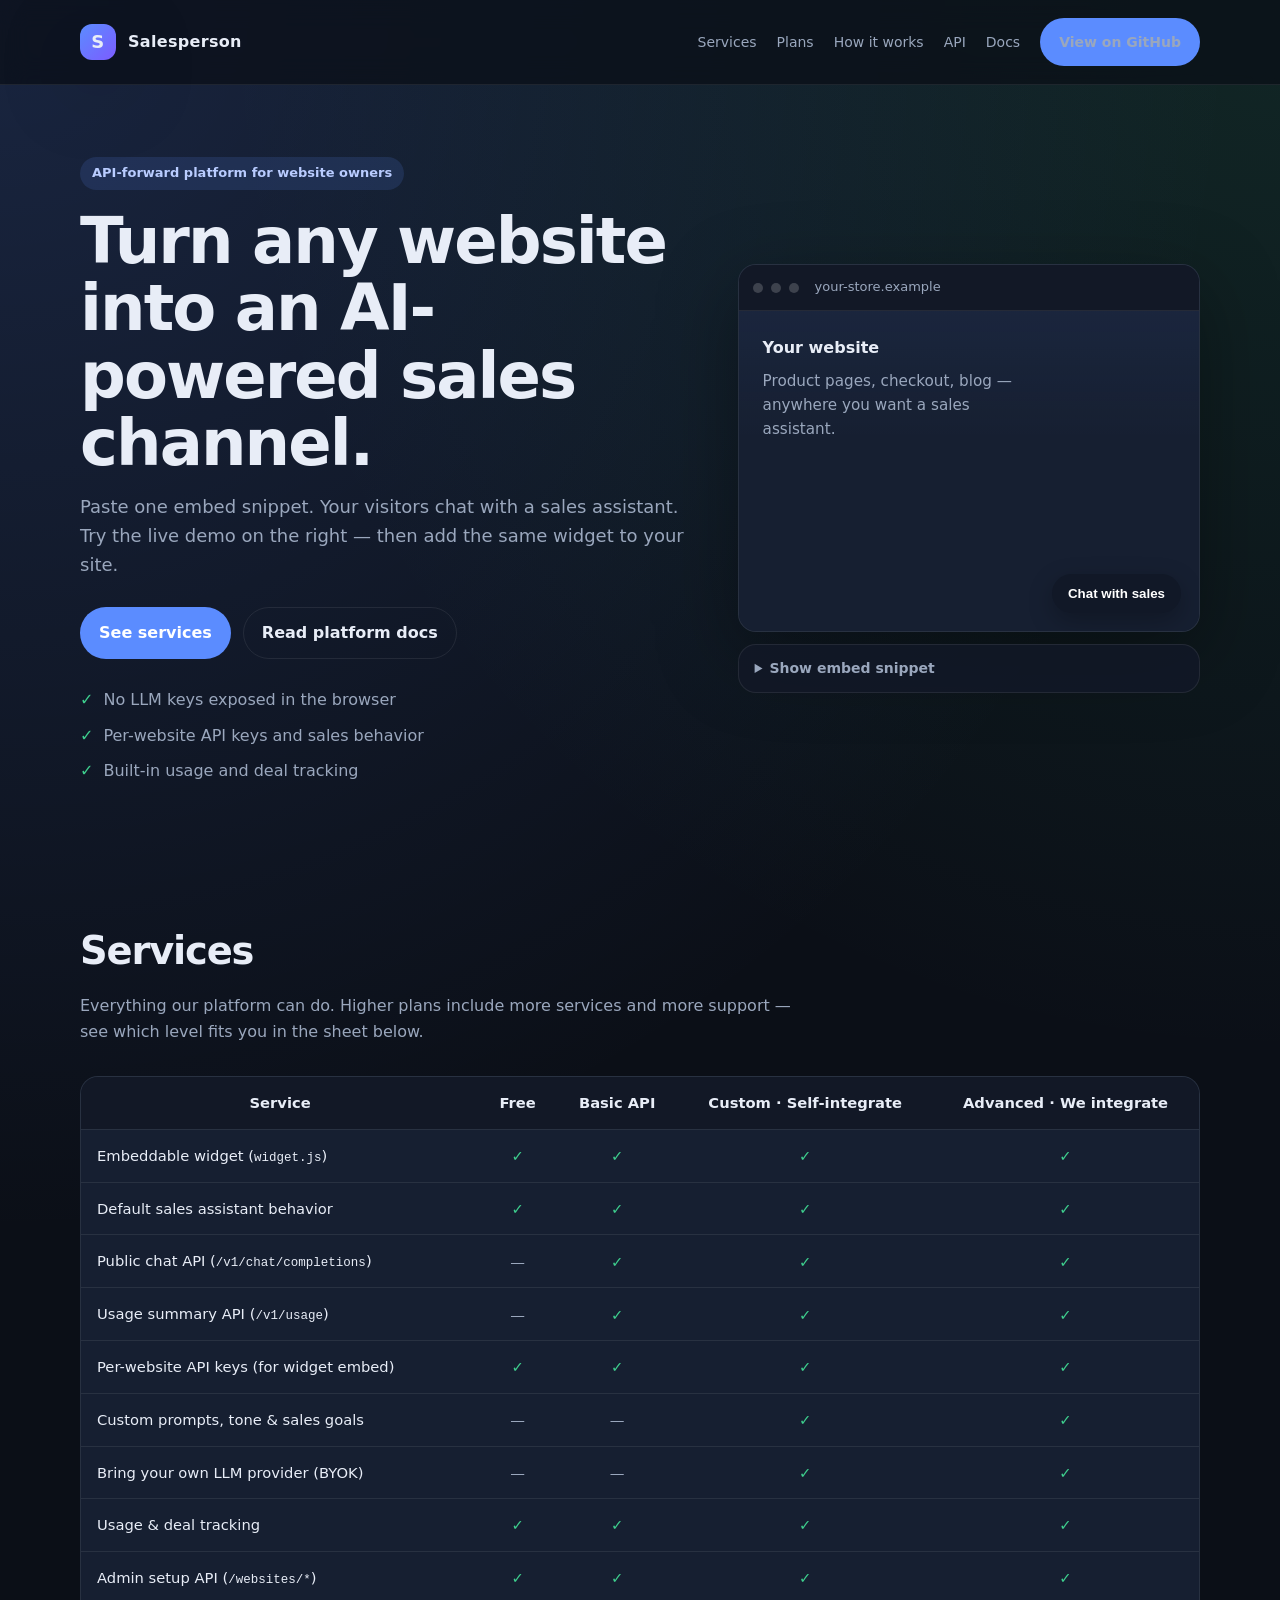
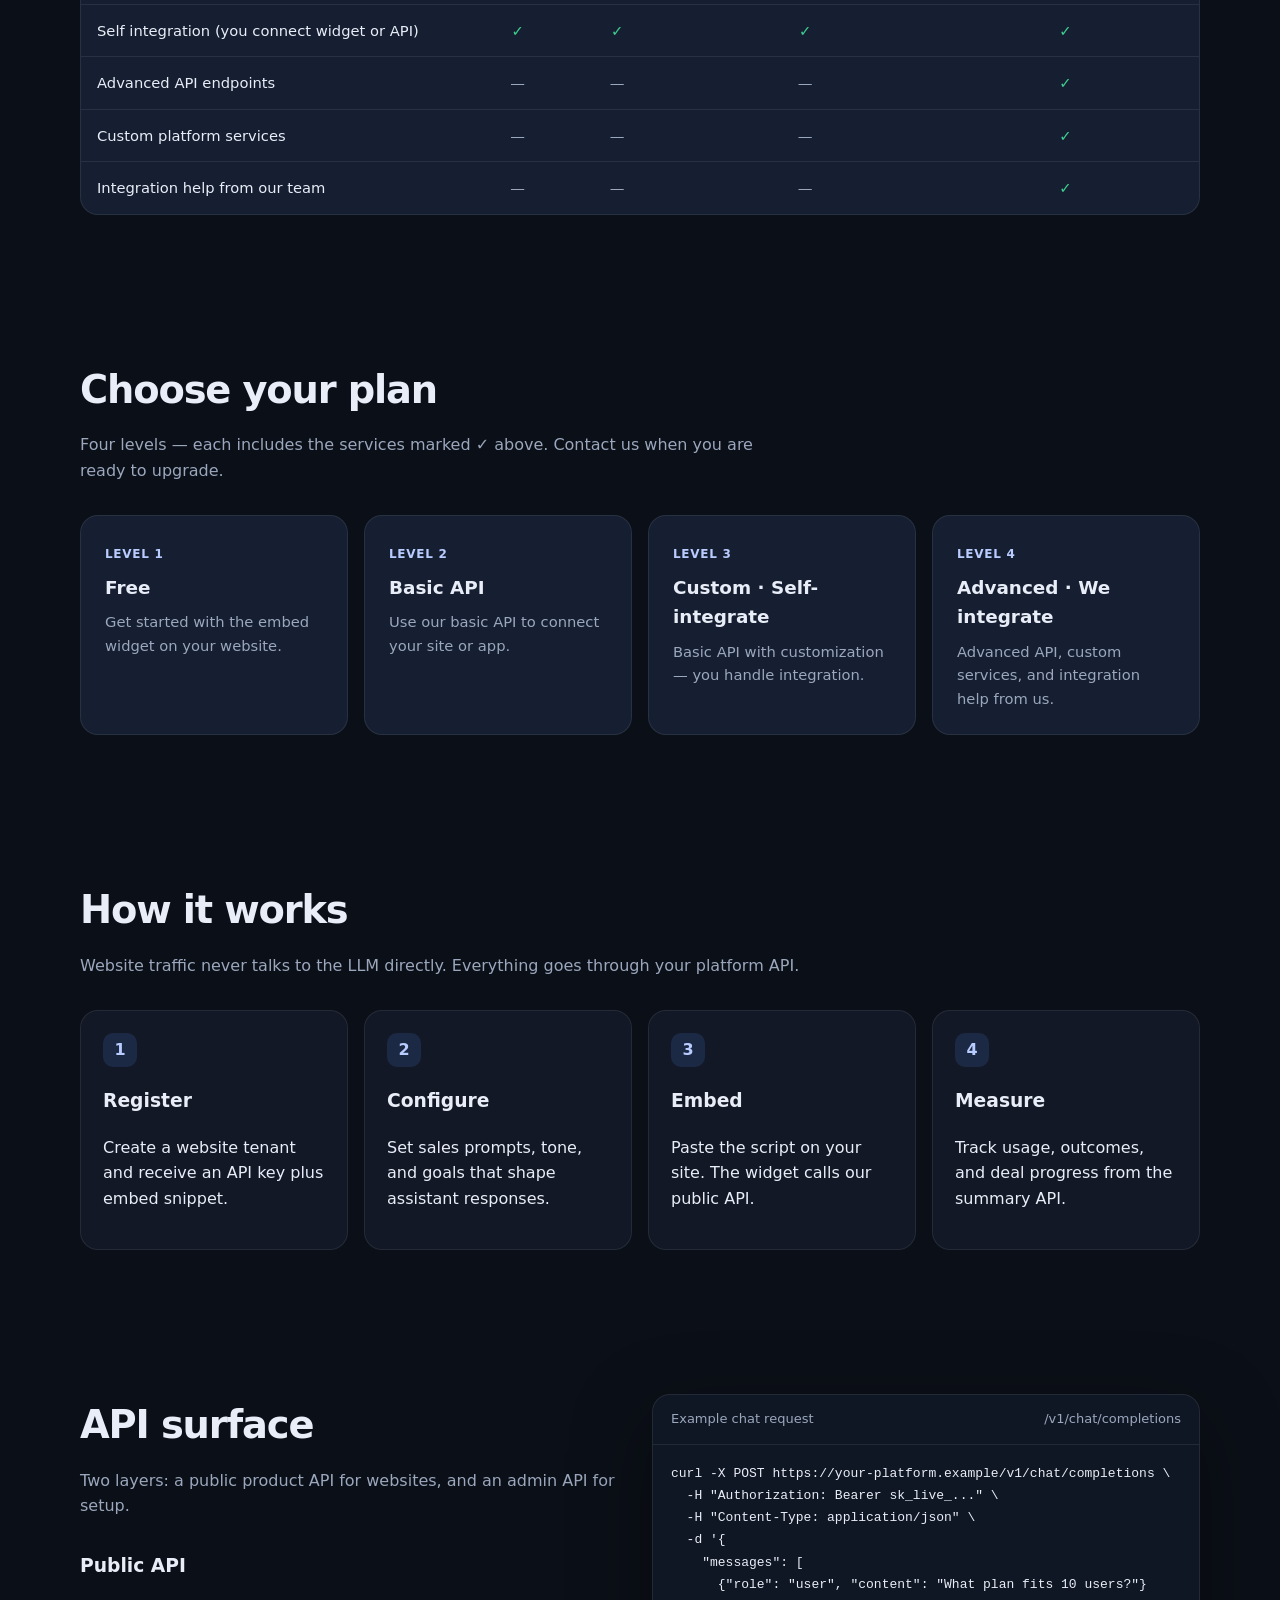
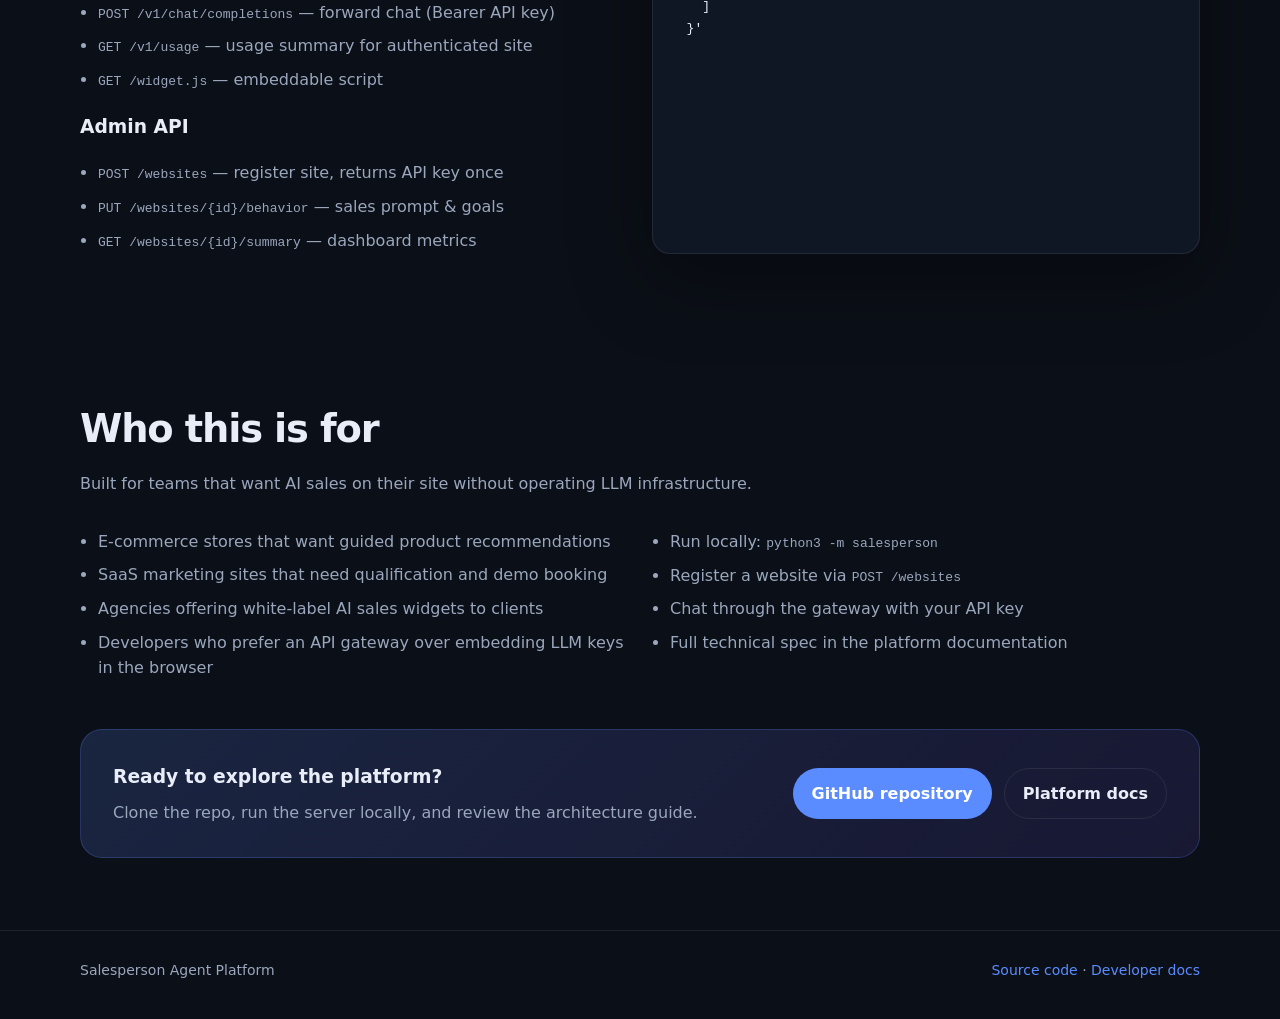
==== commit 40543b11: "docs: add live embed demo and fix plan review feedback Replace the hero script snippet with an inter" ====
--- a/docs/index.html
+++ b/docs/index.html
@@ -9,6 +9,7 @@
     />
     <title>Salesperson Agent Platform — AI sales API for website owners</title>
     <link rel="stylesheet" href="assets/style.css" />
+    <script src="assets/demo.js" defer></script>
   </head>
   <body>
     <header class="site-header">
@@ -36,11 +37,10 @@
             <h1>Turn any website into an AI-powered sales channel.</h1>
             <p class="lead">
               Paste one embed snippet. Your visitors chat with a sales assistant.
-              We host the API gateway — validate tenants, apply your sales prompts,
-              forward to LLM providers, and meter usage automatically.
+              Try the live demo on the right — then add the same widget to your site.
             </p>
             <div class="hero-actions">
-              <a class="button button-primary" href="#get-started">Get started</a>
+              <a class="button button-primary" href="#services">See services</a>
               <a class="button button-secondary" href="PLATFORM.md">Read platform docs</a>
             </div>
             <ul class="hero-points">
@@ -50,16 +50,28 @@
             </ul>
           </div>
 
-          <div class="code-card" aria-label="Example embed snippet">
-            <div class="code-card-header">
-              <span>Embed on your site</span>
-              <span>widget.js</span>
-            </div>
-            <pre><code>&lt;script
+          <div class="demo-wrap" aria-label="Live embed demo">
+            <div class="demo-browser">
+              <div class="demo-browser-bar">
+                <span class="demo-dot"></span>
+                <span class="demo-dot"></span>
+                <span class="demo-dot"></span>
+                <span class="demo-url">your-store.example</span>
+              </div>
+              <div class="demo-site">
+                <p class="demo-site-title">Your website</p>
+                <p class="demo-site-copy">Product pages, checkout, blog — anywhere you want a sales assistant.</p>
+                <div id="salesperson-demo" class="demo-chat-root"></div>
+              </div>
+            </div>
+            <details class="embed-snippet">
+              <summary>Show embed snippet</summary>
+              <pre><code>&lt;script
   src="https://your-platform.example/widget.js"
   data-api-key="sk_live_..."
   data-api-base="https://your-platform.example"
 &gt;&lt;/script&gt;</code></pre>
+            </details>
           </div>
         </div>
       </section>
@@ -114,8 +126,8 @@
                   <td class="yes">✓</td>
                 </tr>
                 <tr>
-                  <th scope="row">Per-website API keys</th>
-                  <td class="no">—</td>
+                  <th scope="row">Per-website API keys (for widget embed)</th>
+                  <td class="yes">✓</td>
                   <td class="yes">✓</td>
                   <td class="yes">✓</td>
                   <td class="yes">✓</td>
--- a/docs/assets/style.css
+++ b/docs/assets/style.css
@@ -134,6 +134,200 @@
   align-items: center;
 }
 
+.demo-wrap {
+  display: grid;
+  gap: 12px;
+}
+
+.demo-browser {
+  border: 1px solid var(--border);
+  border-radius: var(--radius);
+  overflow: hidden;
+  box-shadow: var(--shadow);
+  background: var(--bg-card);
+}
+
+.demo-browser-bar {
+  display: flex;
+  align-items: center;
+  gap: 8px;
+  padding: 12px 14px;
+  background: var(--bg-elevated);
+  border-bottom: 1px solid var(--border);
+}
+
+.demo-dot {
+  width: 10px;
+  height: 10px;
+  border-radius: 50%;
+  background: rgba(255, 255, 255, 0.18);
+}
+
+.demo-url {
+  margin-left: 8px;
+  color: var(--muted);
+  font-size: 13px;
+}
+
+.demo-site {
+  position: relative;
+  min-height: 320px;
+  padding: 24px;
+  background:
+    linear-gradient(180deg, rgba(91, 140, 255, 0.06), transparent 40%),
+    var(--bg-card);
+}
+
+.demo-site-title {
+  margin: 0 0 8px;
+  font-weight: 600;
+}
+
+.demo-site-copy {
+  margin: 0;
+  max-width: 28ch;
+  color: var(--muted);
+  font-size: 0.95rem;
+}
+
+.demo-chat-root {
+  position: absolute;
+  inset: 0;
+  pointer-events: none;
+}
+
+.demo-chat-root > * {
+  pointer-events: auto;
+}
+
+.demo-chat-launcher {
+  position: absolute;
+  right: 18px;
+  bottom: 18px;
+  padding: 12px 16px;
+  border: none;
+  border-radius: 999px;
+  background: #111827;
+  color: #fff;
+  font-weight: 600;
+  cursor: pointer;
+  box-shadow: 0 8px 24px rgba(0, 0, 0, 0.25);
+}
+
+.demo-chat-launcher:hover {
+  background: #1f2937;
+}
+
+.demo-chat-panel {
+  position: absolute;
+  right: 18px;
+  bottom: 72px;
+  width: min(300px, calc(100% - 36px));
+  border: 1px solid var(--border);
+  border-radius: 16px;
+  overflow: hidden;
+  background: #0f1520;
+  box-shadow: var(--shadow);
+  display: flex;
+  flex-direction: column;
+}
+
+.demo-chat-panel[hidden] {
+  display: none;
+}
+
+.demo-chat-header {
+  display: flex;
+  justify-content: space-between;
+  align-items: center;
+  gap: 8px;
+  padding: 12px 14px;
+  border-bottom: 1px solid var(--border);
+  font-size: 14px;
+}
+
+.demo-chat-header span {
+  color: var(--muted);
+  font-size: 12px;
+}
+
+.demo-chat-messages {
+  display: grid;
+  gap: 10px;
+  max-height: 220px;
+  overflow-y: auto;
+  padding: 14px;
+}
+
+.demo-chat-bubble {
+  max-width: 92%;
+  padding: 10px 12px;
+  border-radius: 14px;
+  font-size: 13px;
+  line-height: 1.45;
+}
+
+.demo-chat-user {
+  justify-self: end;
+  background: var(--accent);
+  color: #fff;
+  border-bottom-right-radius: 4px;
+}
+
+.demo-chat-assistant {
+  justify-self: start;
+  background: var(--bg-elevated);
+  color: var(--text);
+  border-bottom-left-radius: 4px;
+}
+
+.demo-chat-form {
+  display: flex;
+  gap: 8px;
+  padding: 12px;
+  border-top: 1px solid var(--border);
+}
+
+.demo-chat-form input {
+  flex: 1;
+  min-width: 0;
+  padding: 10px 12px;
+  border-radius: 10px;
+  border: 1px solid var(--border);
+  background: var(--bg);
+  color: var(--text);
+}
+
+.demo-chat-form button {
+  padding: 10px 14px;
+  border: none;
+  border-radius: 10px;
+  background: var(--accent);
+  color: #fff;
+  font-weight: 600;
+  cursor: pointer;
+}
+
+.embed-snippet {
+  border: 1px solid var(--border);
+  border-radius: var(--radius);
+  background: rgba(18, 24, 38, 0.92);
+  padding: 12px 16px;
+}
+
+.embed-snippet summary {
+  cursor: pointer;
+  color: var(--muted);
+  font-size: 14px;
+  font-weight: 600;
+}
+
+.embed-snippet pre {
+  margin: 12px 0 0;
+  overflow-x: auto;
+  font-size: 13px;
+}
+
 .eyebrow {
   display: inline-flex;
   align-items: center;
